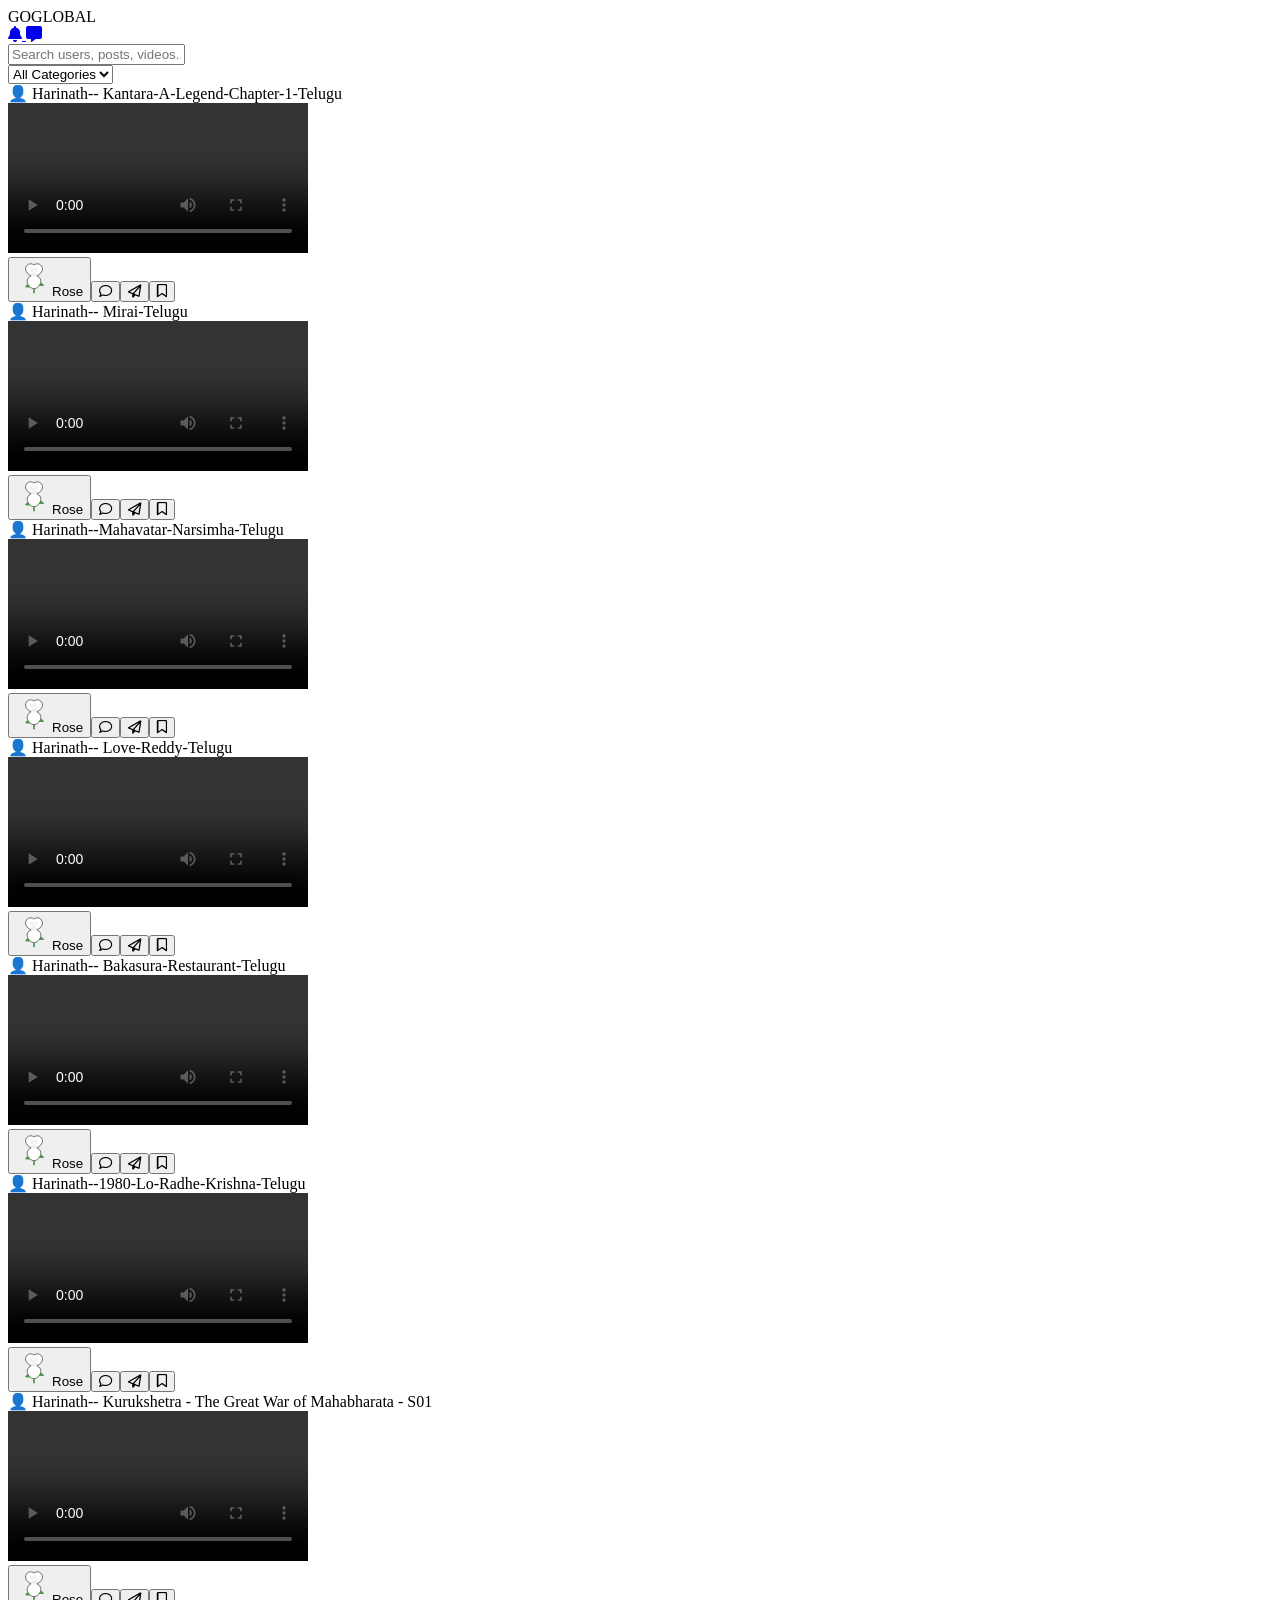
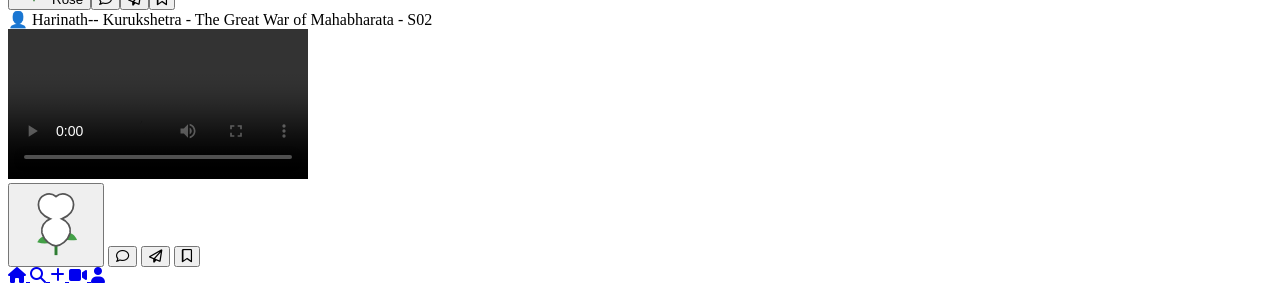
==== home.html @ 3ce79e2c "Add files via upload" ====
<!DOCTYPE html>
<html lang="en">
<head>
<meta charset="UTF-8">
<meta name="viewport" content="width=device-width, initial-scale=1.0">
<title>GOGLOBAL</title>

<link rel="stylesheet" href="css/style.css">

<link rel="stylesheet"
href="https://cdnjs.cloudflare.com/ajax/libs/font-awesome/6.5.2/css/all.min.css">
</head>

<body>

<header class="navbar">
    <div class="logo">GOGLOBAL</div>

    <div class="nav-icons">
        <a href="notifications.html">
            <i class="fa-solid fa-bell"></i>
        </a>

        <a href="chat.html">
            <i class="fa-solid fa-message"></i>
        </a>
    </div>
</header>

<div class="search">
    <input type="text" placeholder="Search users, posts, videos...">
</div>

<div class="post">
<select class="category-select">
    <option value="all">All Categories</option> 
    <option value="telugu">Telugu</option>
    <option value="tamil">Tamil</option>
    <option value="hindi">Hindi</option>
</select>  
<section class="post-content">
    <div class="post-header">
    👤 Harinath--
        Kantara-A-Legend-Chapter-1-Telugu
    </div>
    <div class="video-box">
        <video controls playsinline>
            <source src="videos/demo3.mp4" type="video/mp4">
        </video>
    </div>
 
<div class="actions"><button class="rose-btn" onclick="toggleRose(this)"><svg class="roseIcon" viewBox="0 0 128 128" width="36" height="36"><path d="M64 72 L64 118" stroke="#2e7d32" stroke-width="5"/><path d="M64 90 C48 82 38 84 32 96 C46 100 56 98 64 90Z" fill="#43a047"/><path d="M64 84 C80 76 94 78 100 92 C84 94 74 92 64 84Z" fill="#43a047"/><g class="roseFlower"><path d="M64 18 C52 8 34 16 34 32 C34 44 44 52 54 56 C44 60 38 70 40 80 C44 94 56 102 64 102 C72 102 84 94 88 80 C90 70 84 60 74 56 C84 52 94 44 94 32 C94 16 76 8 64 18Z" fill="#ffffff" stroke="#555" stroke-width="3"/><path d="M64 28 C58 22 50 24 48 32 C48 40 56 44 64 46 C72 44 80 40 80 32 C78 24 70 22 64 28Z" fill="#f5f5f5"/><path d="M52 50 C58 44 70 44 76 50 C72 60 56 60 52 50Z" fill="#ededed"/></g></svg><span class="roseCount">Rose</span></button><button class="action-btn" onclick="toggleComments(this)"><i class="fa-regular fa-comment"></i></button><button class="action-btn" onclick="sharePost()"><i class="fa-regular fa-paper-plane"></i></button><button class="action-btn save-btn" onclick="toggleSave(this)"><i class="fa-regular fa-bookmark"></i></button></div><div class="comments-section" style="display:none;"><div class="comment-box"><input type="text" class="comment-input" placeholder="Add a comment..."><button onclick="postComment(this)">Post</button></div><div class="comments-list"></div></div>


    <div class="post-header">
        👤 Harinath--
         Mirai-Telugu
    </div>
     <div class="video-box">
        <video controls playsinline>
            <source src="videos/demo4.mp4" type="video/mp4">
        </video>
    </div>

<div class="actions"><button class="rose-btn" onclick="toggleRose(this)"><svg class="roseIcon" viewBox="0 0 128 128" width="36" height="36"><path d="M64 72 L64 118" stroke="#2e7d32" stroke-width="5"/><path d="M64 90 C48 82 38 84 32 96 C46 100 56 98 64 90Z" fill="#43a047"/><path d="M64 84 C80 76 94 78 100 92 C84 94 74 92 64 84Z" fill="#43a047"/><g class="roseFlower"><path d="M64 18 C52 8 34 16 34 32 C34 44 44 52 54 56 C44 60 38 70 40 80 C44 94 56 102 64 102 C72 102 84 94 88 80 C90 70 84 60 74 56 C84 52 94 44 94 32 C94 16 76 8 64 18Z" fill="#ffffff" stroke="#555" stroke-width="3"/><path d="M64 28 C58 22 50 24 48 32 C48 40 56 44 64 46 C72 44 80 40 80 32 C78 24 70 22 64 28Z" fill="#f5f5f5"/><path d="M52 50 C58 44 70 44 76 50 C72 60 56 60 52 50Z" fill="#ededed"/></g></svg><span class="roseCount">Rose</span></button><button class="action-btn" onclick="toggleComments(this)"><i class="fa-regular fa-comment"></i></button><button class="action-btn" onclick="sharePost()"><i class="fa-regular fa-paper-plane"></i></button><button class="action-btn save-btn" onclick="toggleSave(this)"><i class="fa-regular fa-bookmark"></i></button></div><div class="comments-section" style="display:none;"><div class="comment-box"><input type="text" class="comment-input" placeholder="Add a comment..."><button onclick="postComment(this)">Post</button></div><div class="comments-list"></div></div>


     <div class="post-header">
        👤 Harinath--Mahavatar-Narsimha-Telugu
         
    </div>
     <div class="video-box">
        <video controls playsinline>
            <source src="videos/demo5.mp4" type="video/mp4">
        </video>
    </div>


<div class="actions"><button class="rose-btn" onclick="toggleRose(this)"><svg class="roseIcon" viewBox="0 0 128 128" width="36" height="36"><path d="M64 72 L64 118" stroke="#2e7d32" stroke-width="5"/><path d="M64 90 C48 82 38 84 32 96 C46 100 56 98 64 90Z" fill="#43a047"/><path d="M64 84 C80 76 94 78 100 92 C84 94 74 92 64 84Z" fill="#43a047"/><g class="roseFlower"><path d="M64 18 C52 8 34 16 34 32 C34 44 44 52 54 56 C44 60 38 70 40 80 C44 94 56 102 64 102 C72 102 84 94 88 80 C90 70 84 60 74 56 C84 52 94 44 94 32 C94 16 76 8 64 18Z" fill="#ffffff" stroke="#555" stroke-width="3"/><path d="M64 28 C58 22 50 24 48 32 C48 40 56 44 64 46 C72 44 80 40 80 32 C78 24 70 22 64 28Z" fill="#f5f5f5"/><path d="M52 50 C58 44 70 44 76 50 C72 60 56 60 52 50Z" fill="#ededed"/></g></svg><span class="roseCount">Rose</span></button><button class="action-btn" onclick="toggleComments(this)"><i class="fa-regular fa-comment"></i></button><button class="action-btn" onclick="sharePost()"><i class="fa-regular fa-paper-plane"></i></button><button class="action-btn save-btn" onclick="toggleSave(this)"><i class="fa-regular fa-bookmark"></i></button></div><div class="comments-section" style="display:none;"><div class="comment-box"><input type="text" class="comment-input" placeholder="Add a comment..."><button onclick="postComment(this)">Post</button></div><div class="comments-list"></div></div>


     <div class="post-header">
        👤 Harinath--
         Love-Reddy-Telugu
    </div>
     <div class="video-box">
        <video controls playsinline>
            <source src="videos/demo6.mp4" type="video/mp4">
        </video>
    </div>

<div class="actions"><button class="rose-btn" onclick="toggleRose(this)"><svg class="roseIcon" viewBox="0 0 128 128" width="36" height="36"><path d="M64 72 L64 118" stroke="#2e7d32" stroke-width="5"/><path d="M64 90 C48 82 38 84 32 96 C46 100 56 98 64 90Z" fill="#43a047"/><path d="M64 84 C80 76 94 78 100 92 C84 94 74 92 64 84Z" fill="#43a047"/><g class="roseFlower"><path d="M64 18 C52 8 34 16 34 32 C34 44 44 52 54 56 C44 60 38 70 40 80 C44 94 56 102 64 102 C72 102 84 94 88 80 C90 70 84 60 74 56 C84 52 94 44 94 32 C94 16 76 8 64 18Z" fill="#ffffff" stroke="#555" stroke-width="3"/><path d="M64 28 C58 22 50 24 48 32 C48 40 56 44 64 46 C72 44 80 40 80 32 C78 24 70 22 64 28Z" fill="#f5f5f5"/><path d="M52 50 C58 44 70 44 76 50 C72 60 56 60 52 50Z" fill="#ededed"/></g></svg><span class="roseCount">Rose</span></button><button class="action-btn" onclick="toggleComments(this)"><i class="fa-regular fa-comment"></i></button><button class="action-btn" onclick="sharePost()"><i class="fa-regular fa-paper-plane"></i></button><button class="action-btn save-btn" onclick="toggleSave(this)"><i class="fa-regular fa-bookmark"></i></button></div><div class="comments-section" style="display:none;"><div class="comment-box"><input type="text" class="comment-input" placeholder="Add a comment..."><button onclick="postComment(this)">Post</button></div><div class="comments-list"></div></div>

 <div class="post-header">
        👤 Harinath--
         Bakasura-Restaurant-Telugu
    </div>
     <div class="video-box">
        <video controls playsinline>
            <source src="videos/demo7.mp4" type="video/mp4">
        </video>
    </div>


<div class="actions"><button class="rose-btn" onclick="toggleRose(this)"><svg class="roseIcon" viewBox="0 0 128 128" width="36" height="36"><path d="M64 72 L64 118" stroke="#2e7d32" stroke-width="5"/><path d="M64 90 C48 82 38 84 32 96 C46 100 56 98 64 90Z" fill="#43a047"/><path d="M64 84 C80 76 94 78 100 92 C84 94 74 92 64 84Z" fill="#43a047"/><g class="roseFlower"><path d="M64 18 C52 8 34 16 34 32 C34 44 44 52 54 56 C44 60 38 70 40 80 C44 94 56 102 64 102 C72 102 84 94 88 80 C90 70 84 60 74 56 C84 52 94 44 94 32 C94 16 76 8 64 18Z" fill="#ffffff" stroke="#555" stroke-width="3"/><path d="M64 28 C58 22 50 24 48 32 C48 40 56 44 64 46 C72 44 80 40 80 32 C78 24 70 22 64 28Z" fill="#f5f5f5"/><path d="M52 50 C58 44 70 44 76 50 C72 60 56 60 52 50Z" fill="#ededed"/></g></svg><span class="roseCount">Rose</span></button><button class="action-btn" onclick="toggleComments(this)"><i class="fa-regular fa-comment"></i></button><button class="action-btn" onclick="sharePost()"><i class="fa-regular fa-paper-plane"></i></button><button class="action-btn save-btn" onclick="toggleSave(this)"><i class="fa-regular fa-bookmark"></i></button></div><div class="comments-section" style="display:none;"><div class="comment-box"><input type="text" class="comment-input" placeholder="Add a comment..."><button onclick="postComment(this)">Post</button></div><div class="comments-list"></div></div>

  <div class="post-header">
        👤 Harinath--1980-Lo-Radhe-Krishna-Telugu
         
    </div>
     <div class="video-box">
        <video controls playsinline>
            <source src="videos/demo8.mp4" type="video/mp4">
        </video>
    </div>


<div class="actions"><button class="rose-btn" onclick="toggleRose(this)"><svg class="roseIcon" viewBox="0 0 128 128" width="36" height="36"><path d="M64 72 L64 118" stroke="#2e7d32" stroke-width="5"/><path d="M64 90 C48 82 38 84 32 96 C46 100 56 98 64 90Z" fill="#43a047"/><path d="M64 84 C80 76 94 78 100 92 C84 94 74 92 64 84Z" fill="#43a047"/><g class="roseFlower"><path d="M64 18 C52 8 34 16 34 32 C34 44 44 52 54 56 C44 60 38 70 40 80 C44 94 56 102 64 102 C72 102 84 94 88 80 C90 70 84 60 74 56 C84 52 94 44 94 32 C94 16 76 8 64 18Z" fill="#ffffff" stroke="#555" stroke-width="3"/><path d="M64 28 C58 22 50 24 48 32 C48 40 56 44 64 46 C72 44 80 40 80 32 C78 24 70 22 64 28Z" fill="#f5f5f5"/><path d="M52 50 C58 44 70 44 76 50 C72 60 56 60 52 50Z" fill="#ededed"/></g></svg><span class="roseCount">Rose</span></button><button class="action-btn" onclick="toggleComments(this)"><i class="fa-regular fa-comment"></i></button><button class="action-btn" onclick="sharePost()"><i class="fa-regular fa-paper-plane"></i></button><button class="action-btn save-btn" onclick="toggleSave(this)"><i class="fa-regular fa-bookmark"></i></button></div><div class="comments-section" style="display:none;"><div class="comment-box"><input type="text" class="comment-input" placeholder="Add a comment..."><button onclick="postComment(this)">Post</button></div><div class="comments-list"></div></div>

    <div class="post-header">
        👤 Harinath--
         Kurukshetra - The Great War of Mahabharata - S01 
    </div>
     <div class="video-box">
        <video controls playsinline>
            <source src="videos/demo1.mp4" type="video/mp4">
        </video>
    </div>

<div class="actions"><button class="rose-btn" onclick="toggleRose(this)"><svg class="roseIcon" viewBox="0 0 128 128" width="36" height="36"><path d="M64 72 L64 118" stroke="#2e7d32" stroke-width="5"/><path d="M64 90 C48 82 38 84 32 96 C46 100 56 98 64 90Z" fill="#43a047"/><path d="M64 84 C80 76 94 78 100 92 C84 94 74 92 64 84Z" fill="#43a047"/><g class="roseFlower"><path d="M64 18 C52 8 34 16 34 32 C34 44 44 52 54 56 C44 60 38 70 40 80 C44 94 56 102 64 102 C72 102 84 94 88 80 C90 70 84 60 74 56 C84 52 94 44 94 32 C94 16 76 8 64 18Z" fill="#ffffff" stroke="#555" stroke-width="3"/><path d="M64 28 C58 22 50 24 48 32 C48 40 56 44 64 46 C72 44 80 40 80 32 C78 24 70 22 64 28Z" fill="#f5f5f5"/><path d="M52 50 C58 44 70 44 76 50 C72 60 56 60 52 50Z" fill="#ededed"/></g></svg><span class="roseCount">Rose</span></button><button class="action-btn" onclick="toggleComments(this)"><i class="fa-regular fa-comment"></i></button><button class="action-btn" onclick="sharePost()"><i class="fa-regular fa-paper-plane"></i></button><button class="action-btn save-btn" onclick="toggleSave(this)"><i class="fa-regular fa-bookmark"></i></button></div><div class="comments-section" style="display:none;"><div class="comment-box"><input type="text" class="comment-input" placeholder="Add a comment..."><button onclick="postComment(this)">Post</button></div><div class="comments-list"></div></div>

  <div class="post-header">
        👤 Harinath--
         Kurukshetra - The Great War of Mahabharata - S02
    </div>
     <div class="video-box">
        <video controls playsinline>
            <source src="videos/demo2.mp4" type="video/mp4">
        </video>
    </div>

    <div class="actions">
      
</button> 
<button class="rose-btn" onclick="toggleRose(this)">
<svg class="roseIcon" viewBox="0 0 128 128" width="80" height="75">
<path d="M64 72 L64 118" stroke="#2e7d32" stroke-width="5"/>
<path d="M64 90 C48 82 38 84 32 96 C46 100 56 98 64 90Z" fill="#43a047"/>
<path d="M64 84 C80 76 94 78 100 92 C84 94 74 92 64 84Z" fill="#43a047"/>
<g class="roseFlower">
<path d="M64 18 C52 8 34 16 34 32 C34 44 44 52 54 56 C44 60 38 70 40 80 C44 94 56 102 64 102 C72 102 84 94 88 80 C90 70 84 60 74 56 C84 52 94 44 94 32 C94 16 76 8 64 18Z" fill="#ffffff" stroke="#555" stroke-width="3"/>
</g>
</svg>
<span class="roseCount"></span>
</button>




   <button class="action-btn" onclick="toggleComments(this)">
    <i class="fa-regular fa-comment"></i>
</button>


<button class="action-btn" onclick="sharePost()">
    <i class="fa-regular fa-paper-plane"></i>
</button>


    <!-- Save -->
    <button class="action-btn save-btn" onclick="toggleSave(this)">
        <i class="fa-regular fa-bookmark"></i>
    </button>

</div>

<div class="comments-section" style="display:none;">
    <input type="text" class="comment-input" placeholder="Add a comment...">
    <button onclick="postComment(this)">Post</button>

    <div class="comments-list"></div>
</div>
</section>

<nav class="bottom-nav">

    <a href="home.html">
        <i class="fa-solid fa-house"></i>
    </a>

    <a href="search.html">
        <i class="fa-solid fa-magnifying-glass"></i>
    </a>

    <a href="create-post.html">
        <i class="fa-solid fa-plus"></i>
    </a>

    <a href="reels.html">
        <i class="fa-solid fa-video"></i>
    </a>

    <a href="profile.html">
        <i class="fa-solid fa-user"></i>
    </a>

</nav>

<script src="js/app.js"></script>

</body>
</html>
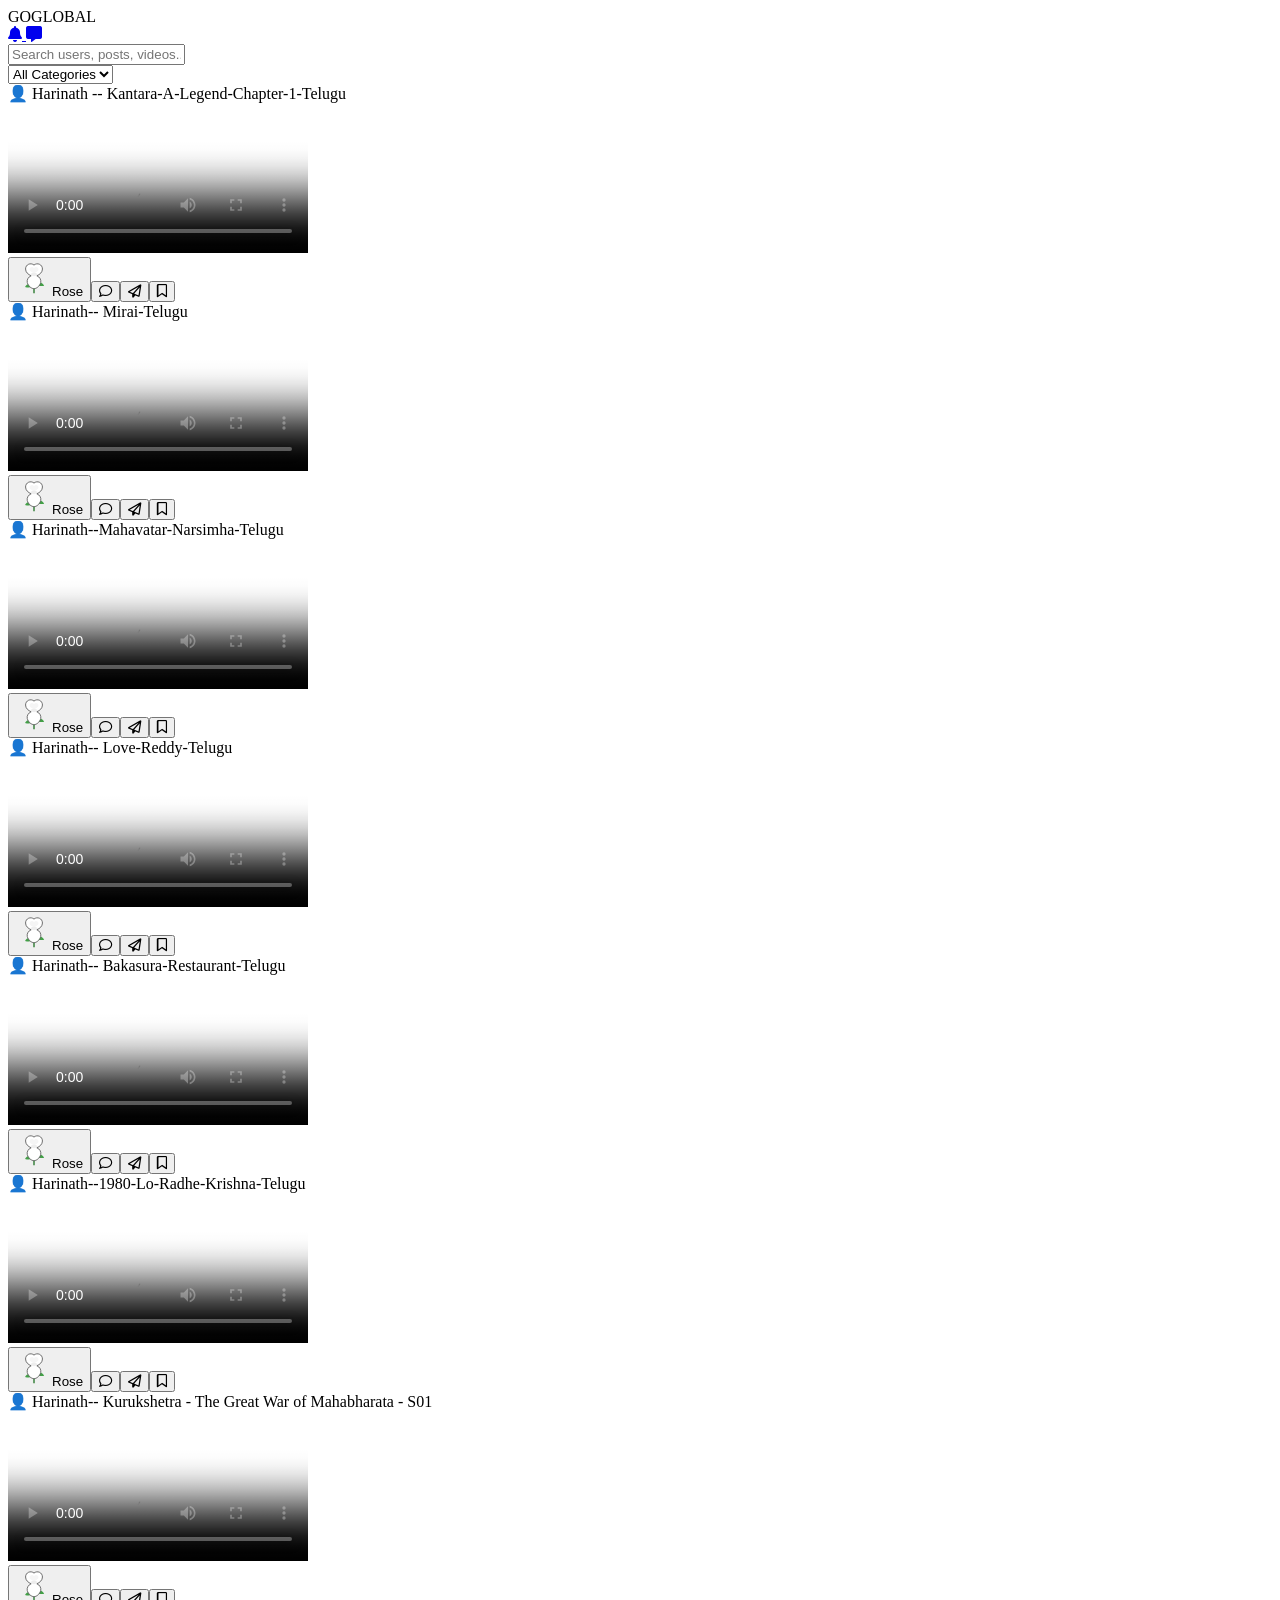
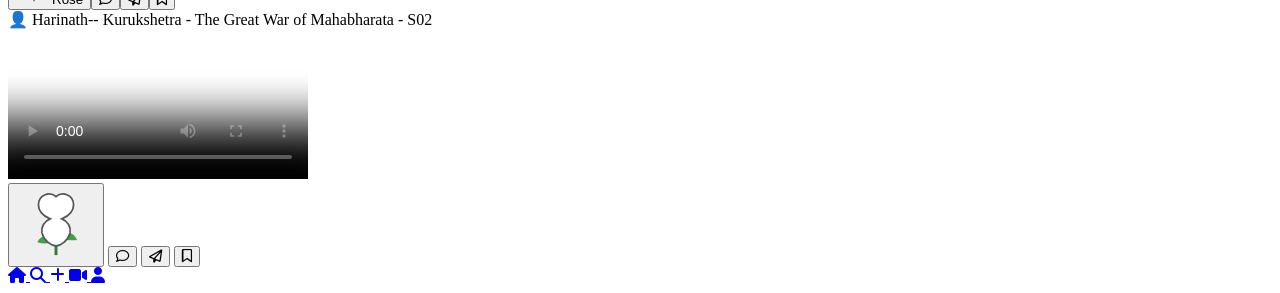
==== commit 101b85b9: "Update home.html" ====
--- a/home.html
+++ b/home.html
@@ -39,25 +39,26 @@
     <option value="hindi">Hindi</option>
 </select>  
 <section class="post-content">
+   <div class="post-header">
+    👤 Harinath --
+    Kantara-A-Legend-Chapter-1-Telugu
+</div>
+
+<div class="video-box">
+    <video controls playsinline poster="images/kantara-thumb.jpg">
+        <source src="videos/demo3.mp4" type="video/mp4">
+    </video>
+</div>
+ 
+<div class="actions"><button class="rose-btn" onclick="toggleRose(this)"><svg class="roseIcon" viewBox="0 0 128 128" width="36" height="36"><path d="M64 72 L64 118" stroke="#2e7d32" stroke-width="5"/><path d="M64 90 C48 82 38 84 32 96 C46 100 56 98 64 90Z" fill="#43a047"/><path d="M64 84 C80 76 94 78 100 92 C84 94 74 92 64 84Z" fill="#43a047"/><g class="roseFlower"><path d="M64 18 C52 8 34 16 34 32 C34 44 44 52 54 56 C44 60 38 70 40 80 C44 94 56 102 64 102 C72 102 84 94 88 80 C90 70 84 60 74 56 C84 52 94 44 94 32 C94 16 76 8 64 18Z" fill="#ffffff" stroke="#555" stroke-width="3"/><path d="M64 28 C58 22 50 24 48 32 C48 40 56 44 64 46 C72 44 80 40 80 32 C78 24 70 22 64 28Z" fill="#f5f5f5"/><path d="M52 50 C58 44 70 44 76 50 C72 60 56 60 52 50Z" fill="#ededed"/></g></svg><span class="roseCount">Rose</span></button><button class="action-btn" onclick="toggleComments(this)"><i class="fa-regular fa-comment"></i></button><button class="action-btn" onclick="sharePost()"><i class="fa-regular fa-paper-plane"></i></button><button class="action-btn save-btn" onclick="toggleSave(this)"><i class="fa-regular fa-bookmark"></i></button></div><div class="comments-section" style="display:none;"><div class="comment-box"><input type="text" class="comment-input" placeholder="Add a comment..."><button onclick="postComment(this)">Post</button></div><div class="comments-list"></div></div>
+
+
     <div class="post-header">
-    👤 Harinath--
-        Kantara-A-Legend-Chapter-1-Telugu
-    </div>
-    <div class="video-box">
-        <video controls playsinline>
-            <source src="videos/demo3.mp4" type="video/mp4">
-        </video>
-    </div>
- 
-<div class="actions"><button class="rose-btn" onclick="toggleRose(this)"><svg class="roseIcon" viewBox="0 0 128 128" width="36" height="36"><path d="M64 72 L64 118" stroke="#2e7d32" stroke-width="5"/><path d="M64 90 C48 82 38 84 32 96 C46 100 56 98 64 90Z" fill="#43a047"/><path d="M64 84 C80 76 94 78 100 92 C84 94 74 92 64 84Z" fill="#43a047"/><g class="roseFlower"><path d="M64 18 C52 8 34 16 34 32 C34 44 44 52 54 56 C44 60 38 70 40 80 C44 94 56 102 64 102 C72 102 84 94 88 80 C90 70 84 60 74 56 C84 52 94 44 94 32 C94 16 76 8 64 18Z" fill="#ffffff" stroke="#555" stroke-width="3"/><path d="M64 28 C58 22 50 24 48 32 C48 40 56 44 64 46 C72 44 80 40 80 32 C78 24 70 22 64 28Z" fill="#f5f5f5"/><path d="M52 50 C58 44 70 44 76 50 C72 60 56 60 52 50Z" fill="#ededed"/></g></svg><span class="roseCount">Rose</span></button><button class="action-btn" onclick="toggleComments(this)"><i class="fa-regular fa-comment"></i></button><button class="action-btn" onclick="sharePost()"><i class="fa-regular fa-paper-plane"></i></button><button class="action-btn save-btn" onclick="toggleSave(this)"><i class="fa-regular fa-bookmark"></i></button></div><div class="comments-section" style="display:none;"><div class="comment-box"><input type="text" class="comment-input" placeholder="Add a comment..."><button onclick="postComment(this)">Post</button></div><div class="comments-list"></div></div>
-
-
-    <div class="post-header">
         👤 Harinath--
          Mirai-Telugu
     </div>
      <div class="video-box">
-        <video controls playsinline>
+        <video controls playsinline poster="images/mirai-thumb.jpg">
             <source src="videos/demo4.mp4" type="video/mp4">
         </video>
     </div>
@@ -70,7 +71,7 @@
          
     </div>
      <div class="video-box">
-        <video controls playsinline>
+        <video controls playsinline poster="images/Mahavatar-Narsimha-thumb.jpg">
             <source src="videos/demo5.mp4" type="video/mp4">
         </video>
     </div>
@@ -84,7 +85,7 @@
          Love-Reddy-Telugu
     </div>
      <div class="video-box">
-        <video controls playsinline>
+        <video controls playsinline poster="images/Love-reddy-thumb.jpg">
             <source src="videos/demo6.mp4" type="video/mp4">
         </video>
     </div>
@@ -96,7 +97,7 @@
          Bakasura-Restaurant-Telugu
     </div>
      <div class="video-box">
-        <video controls playsinline>
+        <video controls playsinline poster="images/Bakasura-Restaurant-thumb.jpg">
             <source src="videos/demo7.mp4" type="video/mp4">
         </video>
     </div>
@@ -109,7 +110,7 @@
          
     </div>
      <div class="video-box">
-        <video controls playsinline>
+          <video controls playsinline poster="images/1980-Radhe-krishana-thumb.jpg">
             <source src="videos/demo8.mp4" type="video/mp4">
         </video>
     </div>
@@ -122,7 +123,7 @@
          Kurukshetra - The Great War of Mahabharata - S01 
     </div>
      <div class="video-box">
-        <video controls playsinline>
+        <video controls playsinline poster="images/Kurukshetra - The Great War of Mahabharata - S01-thumb.jpg">
             <source src="videos/demo1.mp4" type="video/mp4">
         </video>
     </div>
@@ -134,11 +135,10 @@
          Kurukshetra - The Great War of Mahabharata - S02
     </div>
      <div class="video-box">
-        <video controls playsinline>
+        <video controls playsinline poster="images/Kurukshetra - The Great War of Mahabharata - S01-thumb.jpg"></video>
             <source src="videos/demo2.mp4" type="video/mp4">
         </video>
     </div>
-
     <div class="actions">
       
 </button> 
@@ -209,4 +209,4 @@
 <script src="js/app.js"></script>
 
 </body>
-</html>+</html>
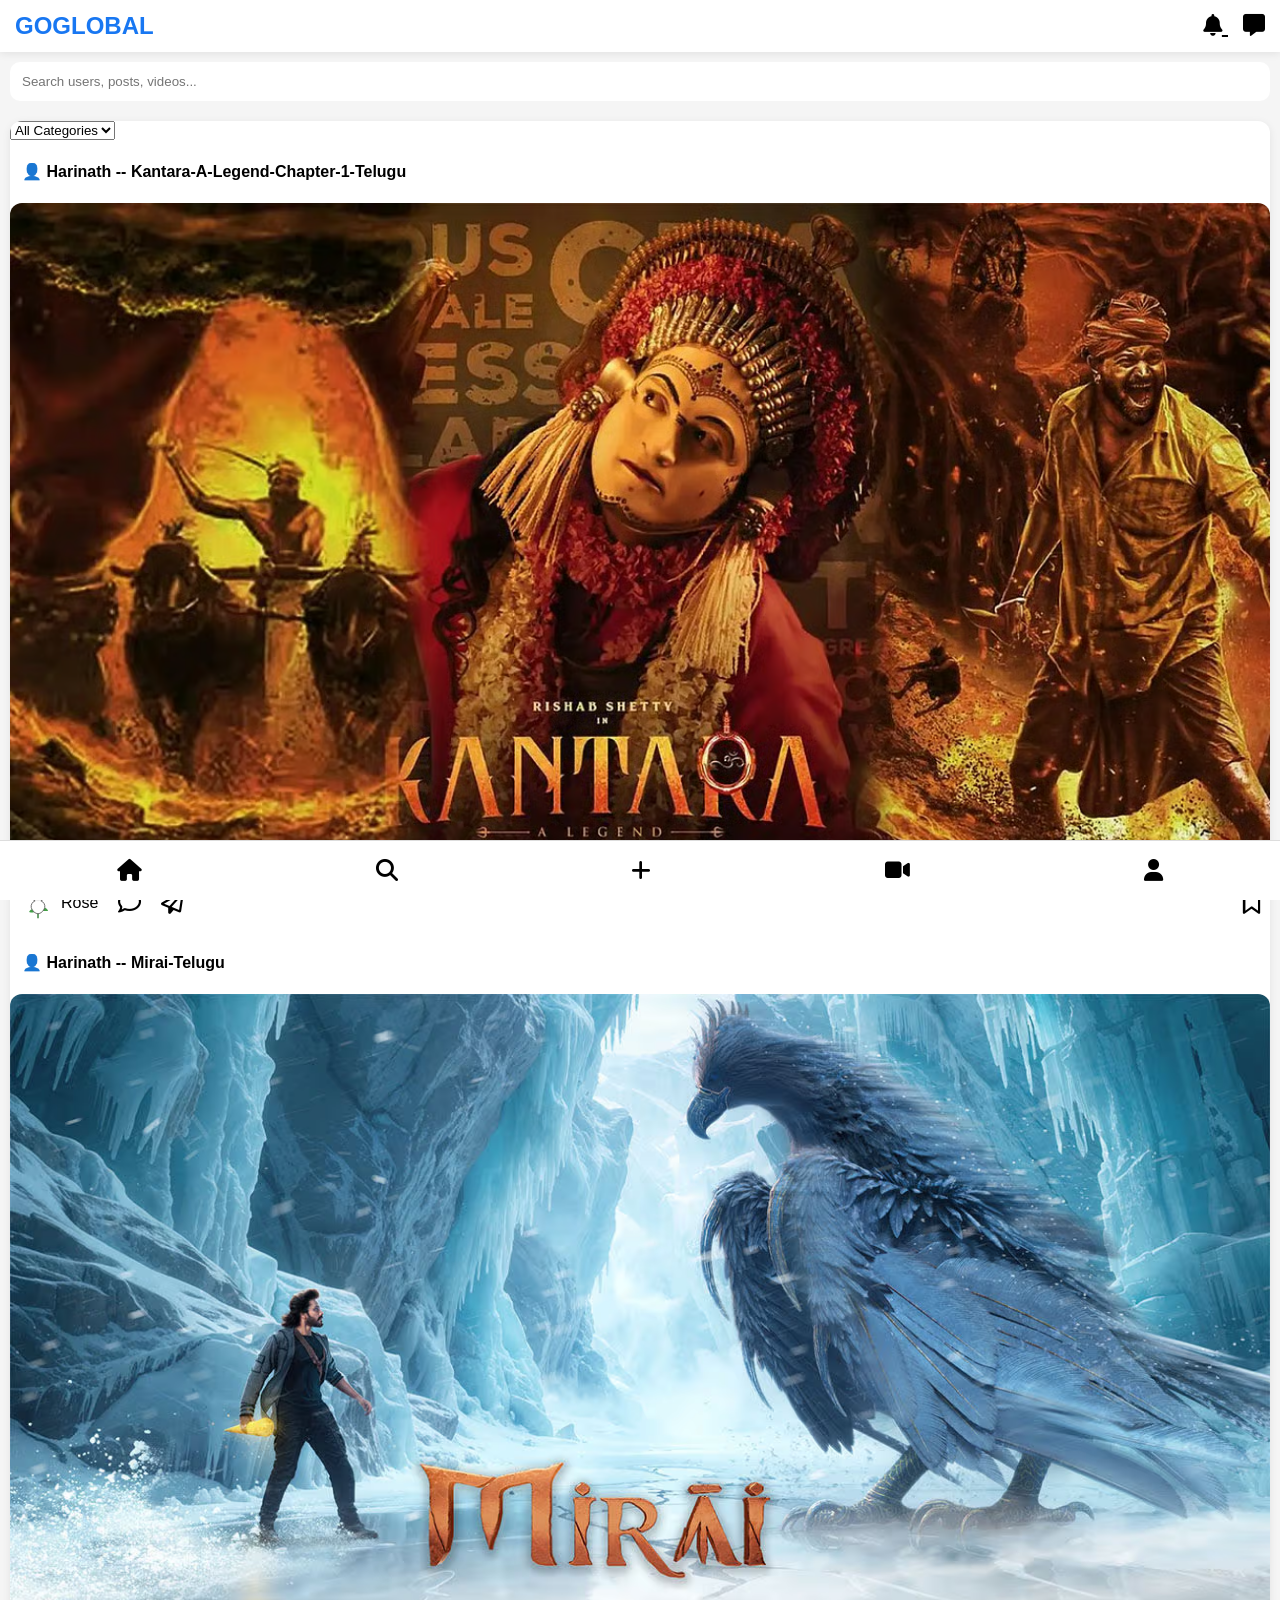
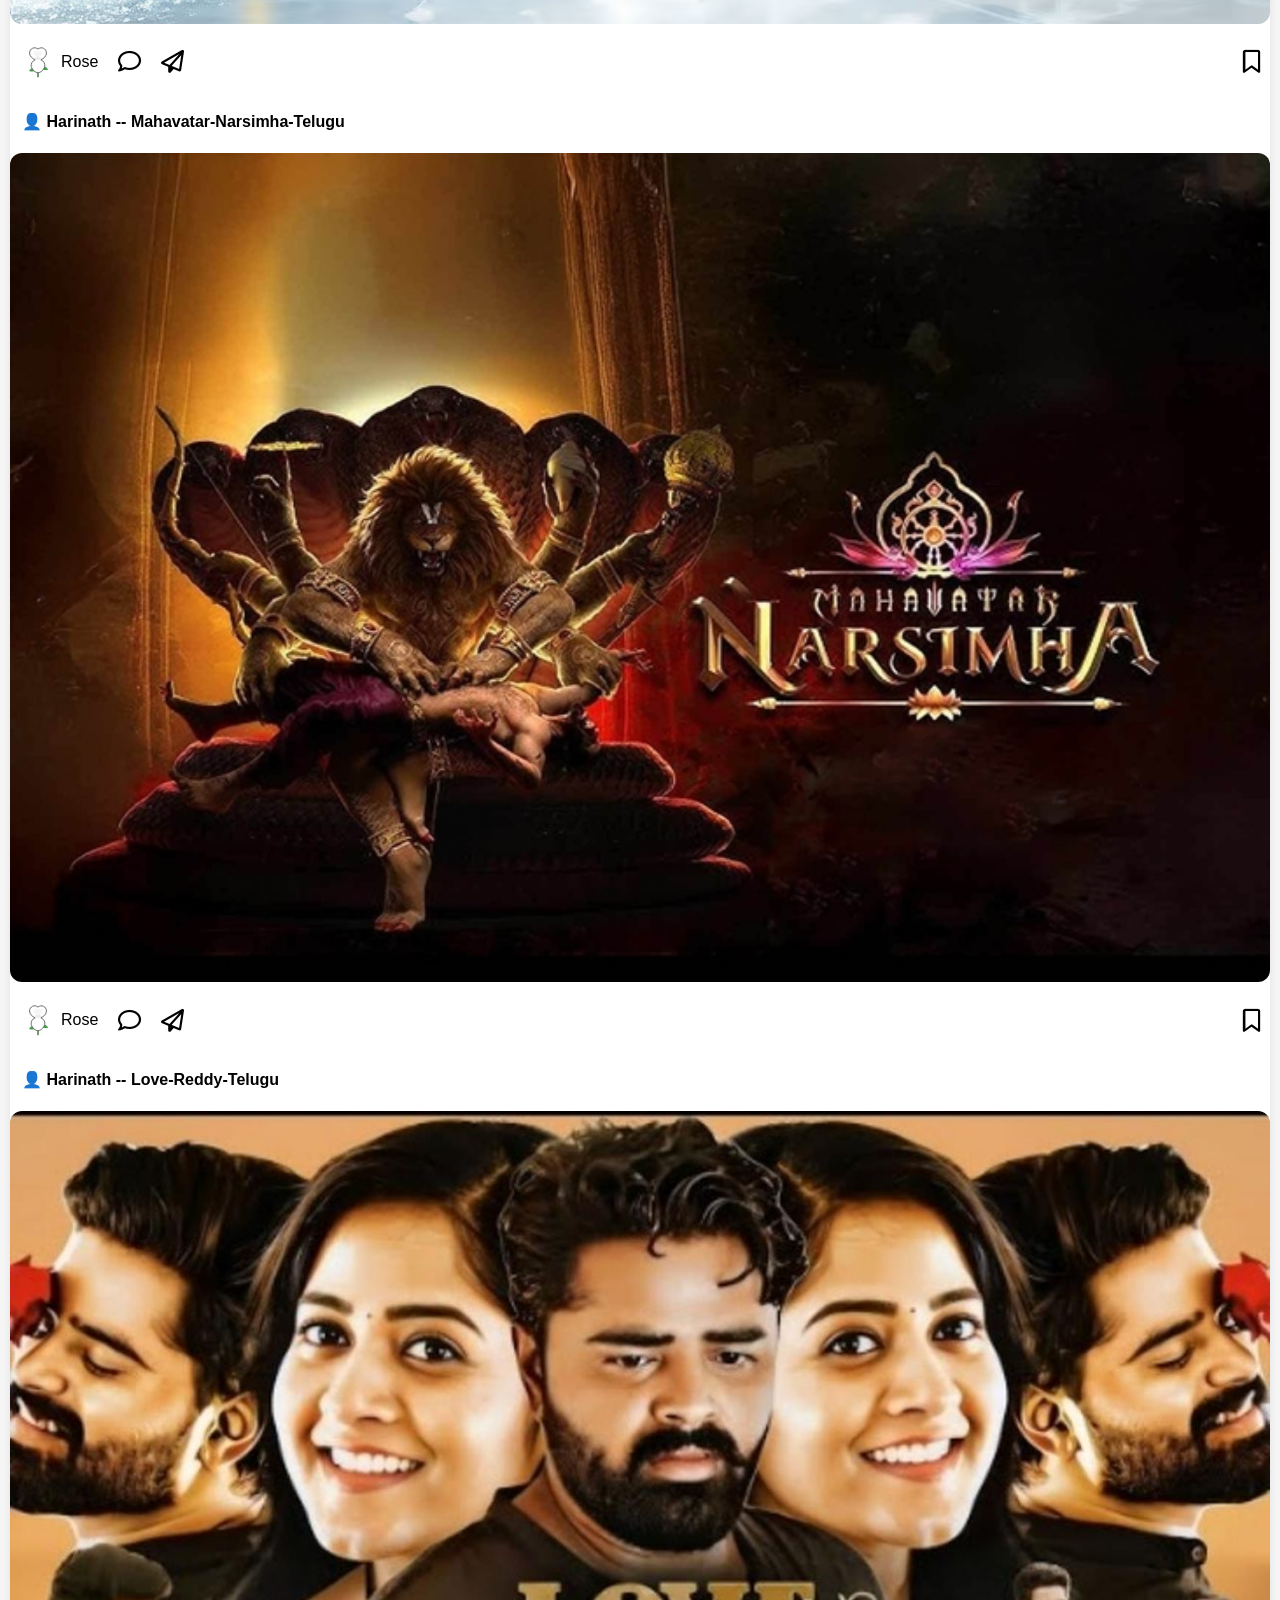
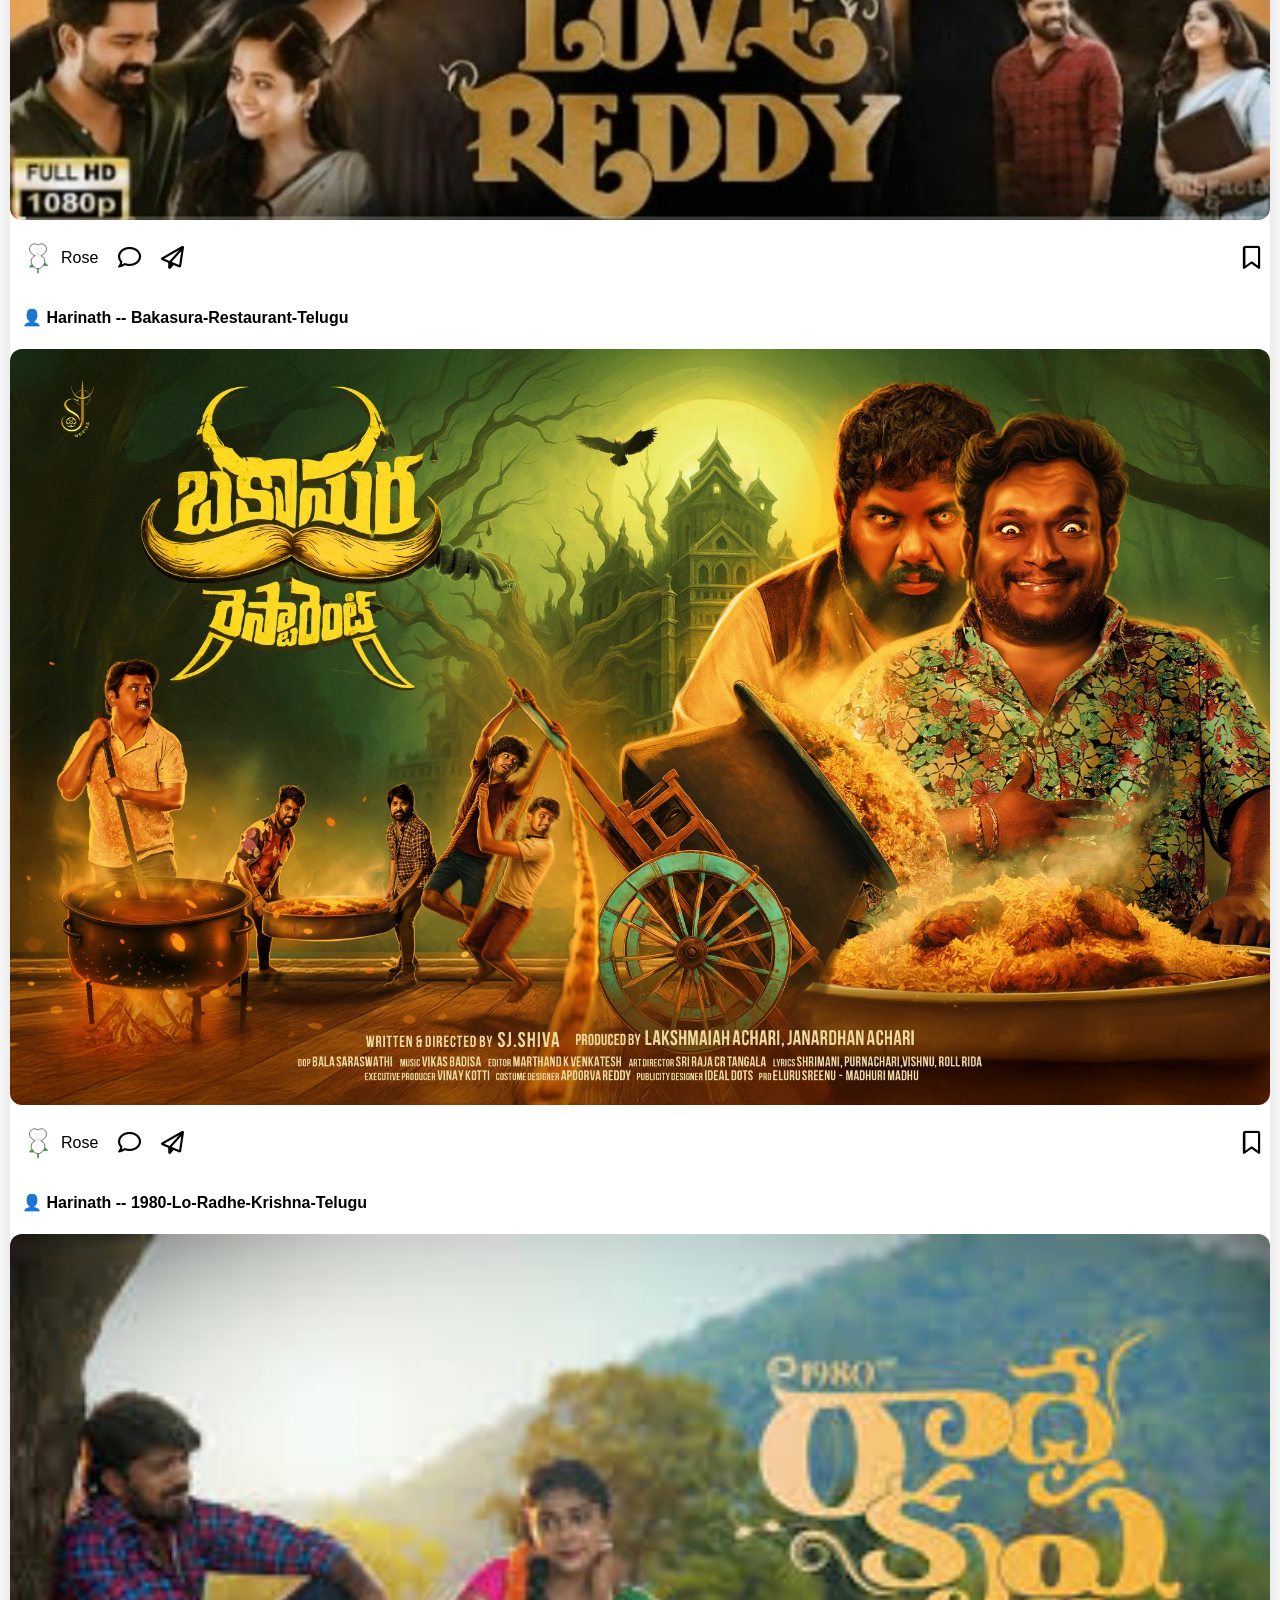
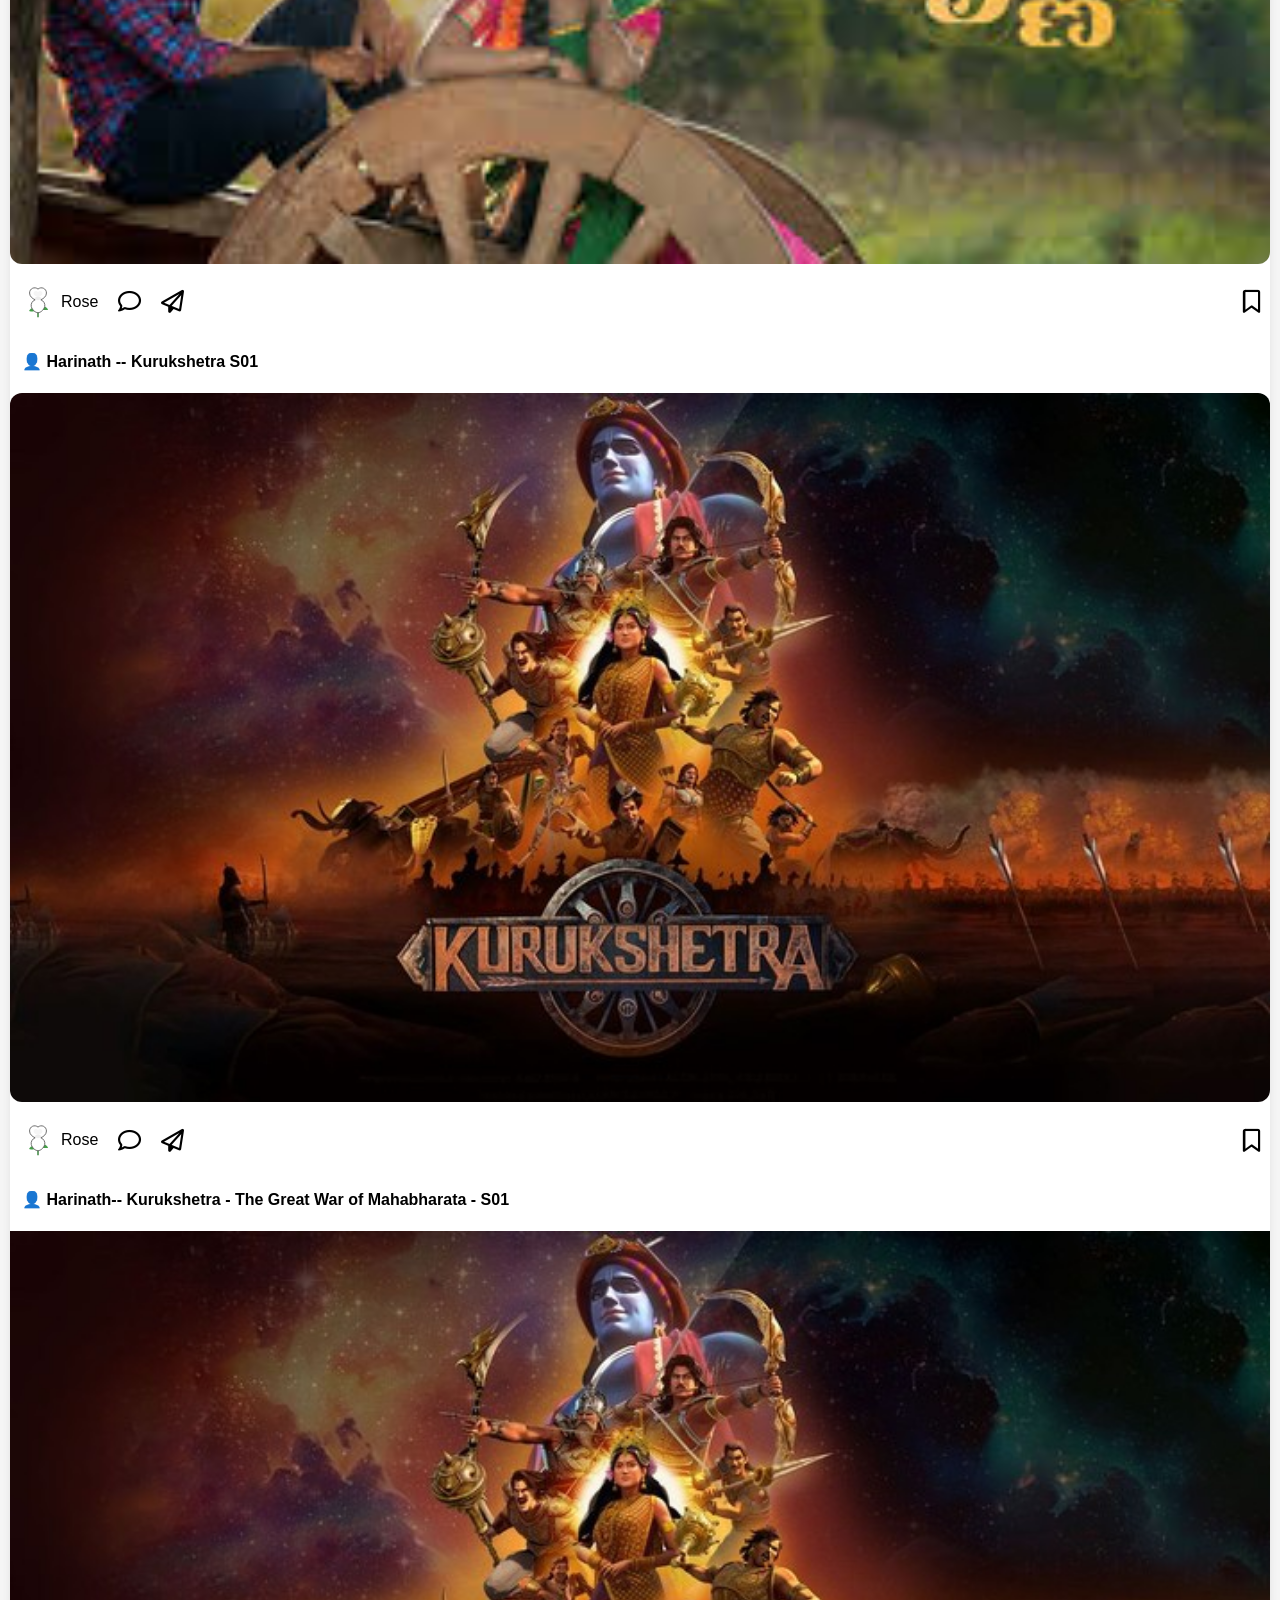
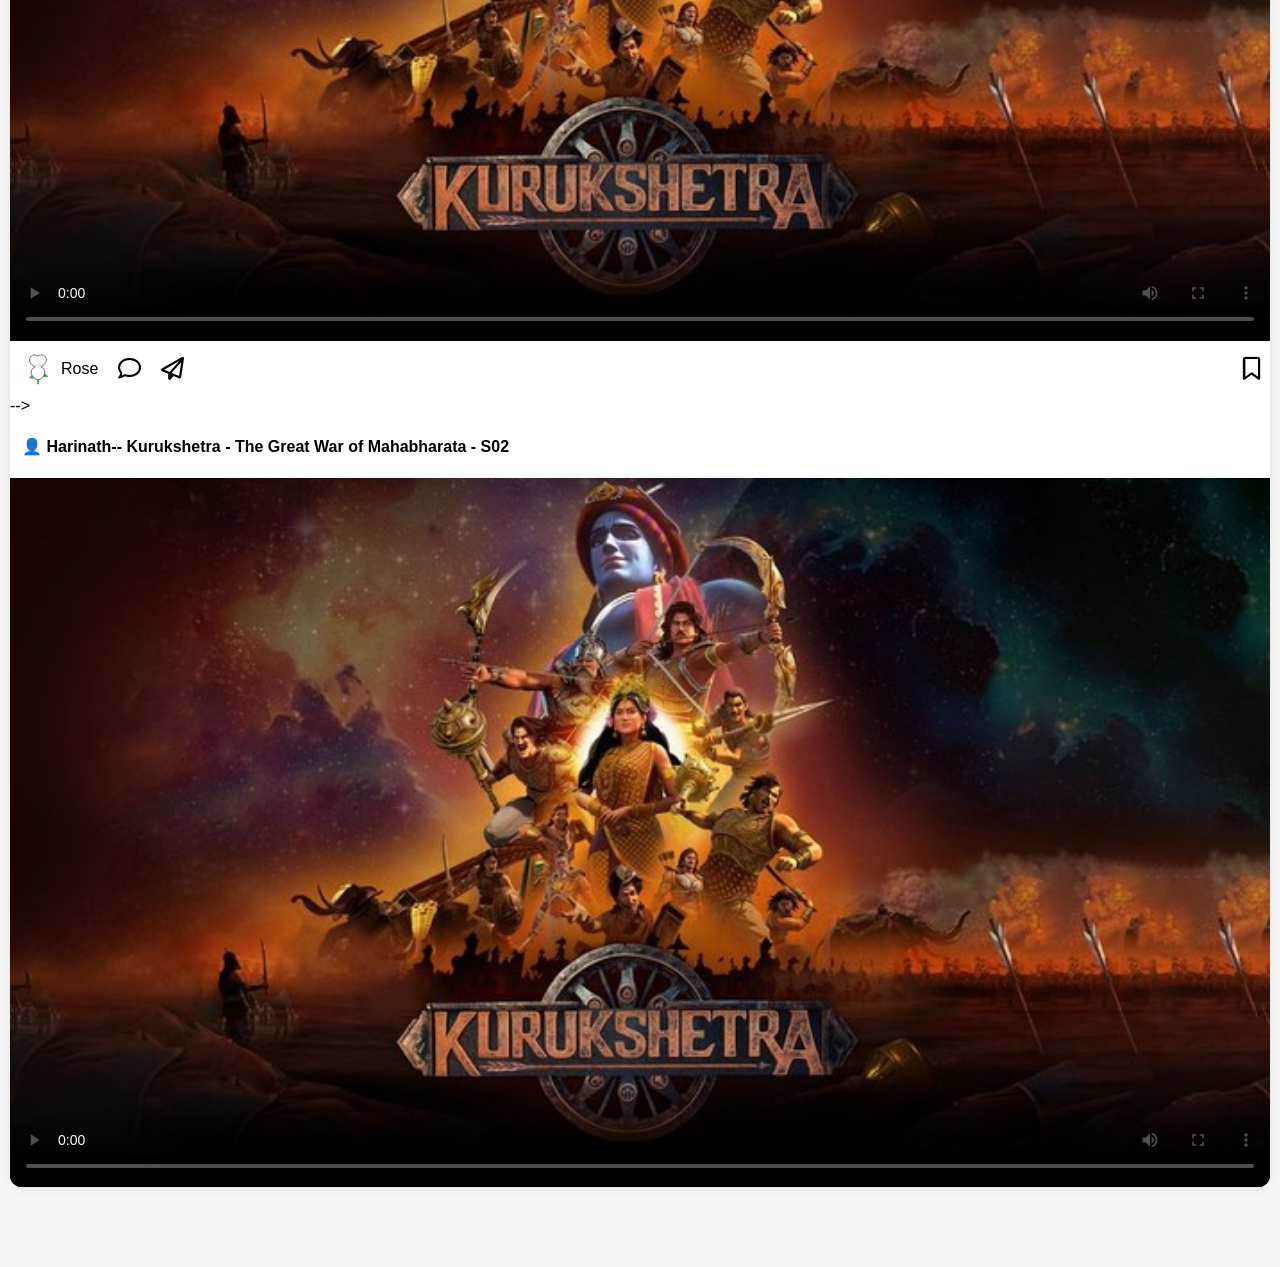
==== commit 734b7de6: "Add files via upload" ====
--- a/home.html
+++ b/home.html
@@ -38,85 +38,76 @@
     <option value="tamil">Tamil</option>
     <option value="hindi">Hindi</option>
 </select>  
-<section class="post-content">
-   <div class="post-header">
-    👤 Harinath --
-    Kantara-A-Legend-Chapter-1-Telugu
-</div>
-
-<div class="video-box">
-    <video controls playsinline poster="images/kantara-thumb.jpg">
-        <source src="videos/demo3.mp4" type="video/mp4">
-    </video>
-</div>
- 
-<div class="actions"><button class="rose-btn" onclick="toggleRose(this)"><svg class="roseIcon" viewBox="0 0 128 128" width="36" height="36"><path d="M64 72 L64 118" stroke="#2e7d32" stroke-width="5"/><path d="M64 90 C48 82 38 84 32 96 C46 100 56 98 64 90Z" fill="#43a047"/><path d="M64 84 C80 76 94 78 100 92 C84 94 74 92 64 84Z" fill="#43a047"/><g class="roseFlower"><path d="M64 18 C52 8 34 16 34 32 C34 44 44 52 54 56 C44 60 38 70 40 80 C44 94 56 102 64 102 C72 102 84 94 88 80 C90 70 84 60 74 56 C84 52 94 44 94 32 C94 16 76 8 64 18Z" fill="#ffffff" stroke="#555" stroke-width="3"/><path d="M64 28 C58 22 50 24 48 32 C48 40 56 44 64 46 C72 44 80 40 80 32 C78 24 70 22 64 28Z" fill="#f5f5f5"/><path d="M52 50 C58 44 70 44 76 50 C72 60 56 60 52 50Z" fill="#ededed"/></g></svg><span class="roseCount">Rose</span></button><button class="action-btn" onclick="toggleComments(this)"><i class="fa-regular fa-comment"></i></button><button class="action-btn" onclick="sharePost()"><i class="fa-regular fa-paper-plane"></i></button><button class="action-btn save-btn" onclick="toggleSave(this)"><i class="fa-regular fa-bookmark"></i></button></div><div class="comments-section" style="display:none;"><div class="comment-box"><input type="text" class="comment-input" placeholder="Add a comment..."><button onclick="postComment(this)">Post</button></div><div class="comments-list"></div></div>
-
-
-    <div class="post-header">
-        👤 Harinath--
-         Mirai-Telugu
-    </div>
-     <div class="video-box">
-        <video controls playsinline poster="images/mirai-thumb.jpg">
-            <source src="videos/demo4.mp4" type="video/mp4">
-        </video>
-    </div>
-
-<div class="actions"><button class="rose-btn" onclick="toggleRose(this)"><svg class="roseIcon" viewBox="0 0 128 128" width="36" height="36"><path d="M64 72 L64 118" stroke="#2e7d32" stroke-width="5"/><path d="M64 90 C48 82 38 84 32 96 C46 100 56 98 64 90Z" fill="#43a047"/><path d="M64 84 C80 76 94 78 100 92 C84 94 74 92 64 84Z" fill="#43a047"/><g class="roseFlower"><path d="M64 18 C52 8 34 16 34 32 C34 44 44 52 54 56 C44 60 38 70 40 80 C44 94 56 102 64 102 C72 102 84 94 88 80 C90 70 84 60 74 56 C84 52 94 44 94 32 C94 16 76 8 64 18Z" fill="#ffffff" stroke="#555" stroke-width="3"/><path d="M64 28 C58 22 50 24 48 32 C48 40 56 44 64 46 C72 44 80 40 80 32 C78 24 70 22 64 28Z" fill="#f5f5f5"/><path d="M52 50 C58 44 70 44 76 50 C72 60 56 60 52 50Z" fill="#ededed"/></g></svg><span class="roseCount">Rose</span></button><button class="action-btn" onclick="toggleComments(this)"><i class="fa-regular fa-comment"></i></button><button class="action-btn" onclick="sharePost()"><i class="fa-regular fa-paper-plane"></i></button><button class="action-btn save-btn" onclick="toggleSave(this)"><i class="fa-regular fa-bookmark"></i></button></div><div class="comments-section" style="display:none;"><div class="comment-box"><input type="text" class="comment-input" placeholder="Add a comment..."><button onclick="postComment(this)">Post</button></div><div class="comments-list"></div></div>
-
-
-     <div class="post-header">
-        👤 Harinath--Mahavatar-Narsimha-Telugu
-         
-    </div>
-     <div class="video-box">
-        <video controls playsinline poster="images/Mahavatar-Narsimha-thumb.jpg">
-            <source src="videos/demo5.mp4" type="video/mp4">
-        </video>
-    </div>
-
-
-<div class="actions"><button class="rose-btn" onclick="toggleRose(this)"><svg class="roseIcon" viewBox="0 0 128 128" width="36" height="36"><path d="M64 72 L64 118" stroke="#2e7d32" stroke-width="5"/><path d="M64 90 C48 82 38 84 32 96 C46 100 56 98 64 90Z" fill="#43a047"/><path d="M64 84 C80 76 94 78 100 92 C84 94 74 92 64 84Z" fill="#43a047"/><g class="roseFlower"><path d="M64 18 C52 8 34 16 34 32 C34 44 44 52 54 56 C44 60 38 70 40 80 C44 94 56 102 64 102 C72 102 84 94 88 80 C90 70 84 60 74 56 C84 52 94 44 94 32 C94 16 76 8 64 18Z" fill="#ffffff" stroke="#555" stroke-width="3"/><path d="M64 28 C58 22 50 24 48 32 C48 40 56 44 64 46 C72 44 80 40 80 32 C78 24 70 22 64 28Z" fill="#f5f5f5"/><path d="M52 50 C58 44 70 44 76 50 C72 60 56 60 52 50Z" fill="#ededed"/></g></svg><span class="roseCount">Rose</span></button><button class="action-btn" onclick="toggleComments(this)"><i class="fa-regular fa-comment"></i></button><button class="action-btn" onclick="sharePost()"><i class="fa-regular fa-paper-plane"></i></button><button class="action-btn save-btn" onclick="toggleSave(this)"><i class="fa-regular fa-bookmark"></i></button></div><div class="comments-section" style="display:none;"><div class="comment-box"><input type="text" class="comment-input" placeholder="Add a comment..."><button onclick="postComment(this)">Post</button></div><div class="comments-list"></div></div>
-
-
-     <div class="post-header">
-        👤 Harinath--
-         Love-Reddy-Telugu
-    </div>
-     <div class="video-box">
-        <video controls playsinline poster="images/Love-reddy-thumb.jpg">
-            <source src="videos/demo6.mp4" type="video/mp4">
-        </video>
-    </div>
-
-<div class="actions"><button class="rose-btn" onclick="toggleRose(this)"><svg class="roseIcon" viewBox="0 0 128 128" width="36" height="36"><path d="M64 72 L64 118" stroke="#2e7d32" stroke-width="5"/><path d="M64 90 C48 82 38 84 32 96 C46 100 56 98 64 90Z" fill="#43a047"/><path d="M64 84 C80 76 94 78 100 92 C84 94 74 92 64 84Z" fill="#43a047"/><g class="roseFlower"><path d="M64 18 C52 8 34 16 34 32 C34 44 44 52 54 56 C44 60 38 70 40 80 C44 94 56 102 64 102 C72 102 84 94 88 80 C90 70 84 60 74 56 C84 52 94 44 94 32 C94 16 76 8 64 18Z" fill="#ffffff" stroke="#555" stroke-width="3"/><path d="M64 28 C58 22 50 24 48 32 C48 40 56 44 64 46 C72 44 80 40 80 32 C78 24 70 22 64 28Z" fill="#f5f5f5"/><path d="M52 50 C58 44 70 44 76 50 C72 60 56 60 52 50Z" fill="#ededed"/></g></svg><span class="roseCount">Rose</span></button><button class="action-btn" onclick="toggleComments(this)"><i class="fa-regular fa-comment"></i></button><button class="action-btn" onclick="sharePost()"><i class="fa-regular fa-paper-plane"></i></button><button class="action-btn save-btn" onclick="toggleSave(this)"><i class="fa-regular fa-bookmark"></i></button></div><div class="comments-section" style="display:none;"><div class="comment-box"><input type="text" class="comment-input" placeholder="Add a comment..."><button onclick="postComment(this)">Post</button></div><div class="comments-list"></div></div>
-
- <div class="post-header">
-        👤 Harinath--
-         Bakasura-Restaurant-Telugu
-    </div>
-     <div class="video-box">
-        <video controls playsinline poster="images/Bakasura-Restaurant-thumb.jpg">
-            <source src="videos/demo7.mp4" type="video/mp4">
-        </video>
-    </div>
-
-
-<div class="actions"><button class="rose-btn" onclick="toggleRose(this)"><svg class="roseIcon" viewBox="0 0 128 128" width="36" height="36"><path d="M64 72 L64 118" stroke="#2e7d32" stroke-width="5"/><path d="M64 90 C48 82 38 84 32 96 C46 100 56 98 64 90Z" fill="#43a047"/><path d="M64 84 C80 76 94 78 100 92 C84 94 74 92 64 84Z" fill="#43a047"/><g class="roseFlower"><path d="M64 18 C52 8 34 16 34 32 C34 44 44 52 54 56 C44 60 38 70 40 80 C44 94 56 102 64 102 C72 102 84 94 88 80 C90 70 84 60 74 56 C84 52 94 44 94 32 C94 16 76 8 64 18Z" fill="#ffffff" stroke="#555" stroke-width="3"/><path d="M64 28 C58 22 50 24 48 32 C48 40 56 44 64 46 C72 44 80 40 80 32 C78 24 70 22 64 28Z" fill="#f5f5f5"/><path d="M52 50 C58 44 70 44 76 50 C72 60 56 60 52 50Z" fill="#ededed"/></g></svg><span class="roseCount">Rose</span></button><button class="action-btn" onclick="toggleComments(this)"><i class="fa-regular fa-comment"></i></button><button class="action-btn" onclick="sharePost()"><i class="fa-regular fa-paper-plane"></i></button><button class="action-btn save-btn" onclick="toggleSave(this)"><i class="fa-regular fa-bookmark"></i></button></div><div class="comments-section" style="display:none;"><div class="comment-box"><input type="text" class="comment-input" placeholder="Add a comment..."><button onclick="postComment(this)">Post</button></div><div class="comments-list"></div></div>
-
-  <div class="post-header">
-        👤 Harinath--1980-Lo-Radhe-Krishna-Telugu
-         
-    </div>
-     <div class="video-box">
-          <video controls playsinline poster="images/1980-Radhe-krishana-thumb.jpg">
-            <source src="videos/demo8.mp4" type="video/mp4">
-        </video>
-    </div>
-
-
-<div class="actions"><button class="rose-btn" onclick="toggleRose(this)"><svg class="roseIcon" viewBox="0 0 128 128" width="36" height="36"><path d="M64 72 L64 118" stroke="#2e7d32" stroke-width="5"/><path d="M64 90 C48 82 38 84 32 96 C46 100 56 98 64 90Z" fill="#43a047"/><path d="M64 84 C80 76 94 78 100 92 C84 94 74 92 64 84Z" fill="#43a047"/><g class="roseFlower"><path d="M64 18 C52 8 34 16 34 32 C34 44 44 52 54 56 C44 60 38 70 40 80 C44 94 56 102 64 102 C72 102 84 94 88 80 C90 70 84 60 74 56 C84 52 94 44 94 32 C94 16 76 8 64 18Z" fill="#ffffff" stroke="#555" stroke-width="3"/><path d="M64 28 C58 22 50 24 48 32 C48 40 56 44 64 46 C72 44 80 40 80 32 C78 24 70 22 64 28Z" fill="#f5f5f5"/><path d="M52 50 C58 44 70 44 76 50 C72 60 56 60 52 50Z" fill="#ededed"/></g></svg><span class="roseCount">Rose</span></button><button class="action-btn" onclick="toggleComments(this)"><i class="fa-regular fa-comment"></i></button><button class="action-btn" onclick="sharePost()"><i class="fa-regular fa-paper-plane"></i></button><button class="action-btn save-btn" onclick="toggleSave(this)"><i class="fa-regular fa-bookmark"></i></button></div><div class="comments-section" style="display:none;"><div class="comment-box"><input type="text" class="comment-input" placeholder="Add a comment..."><button onclick="postComment(this)">Post</button></div><div class="comments-list"></div></div>
+<div class="post-header">
+    👤 Harinath -- Kantara-A-Legend-Chapter-1-Telugu
+</div>
+
+<div class="image-box">
+    <img src="images/kantara-thumb.jpg" alt="Kantara">
+</div>
+
+<div class="actions"><button class="rose-btn" onclick="toggleRose(this)"><svg class="roseIcon" viewBox="0 0 128 128" width="36" height="36"><path d="M64 72 L64 118" stroke="#2e7d32" stroke-width="5"/><path d="M64 90 C48 82 38 84 32 96 C46 100 56 98 64 90Z" fill="#43a047"/><path d="M64 84 C80 76 94 78 100 92 C84 94 74 92 64 84Z" fill="#43a047"/><g class="roseFlower"><path d="M64 18 C52 8 34 16 34 32 C34 44 44 52 54 56 C44 60 38 70 40 80 C44 94 56 102 64 102 C72 102 84 94 88 80 C90 70 84 60 74 56 C84 52 94 44 94 32 C94 16 76 8 64 18Z" fill="#ffffff" stroke="#555" stroke-width="3"/><path d="M64 28 C58 22 50 24 48 32 C48 40 56 44 64 46 C72 44 80 40 80 32 C78 24 70 22 64 28Z" fill="#f5f5f5"/><path d="M52 50 C58 44 70 44 76 50 C72 60 56 60 52 50Z" fill="#ededed"/></g></svg><span class="roseCount">Rose</span></button><button class="action-btn" onclick="toggleComments(this)"><i class="fa-regular fa-comment"></i></button><button class="action-btn" onclick="sharePost()"><i class="fa-regular fa-paper-plane"></i></button><button class="action-btn save-btn" onclick="toggleSave(this)"><i class="fa-regular fa-bookmark"></i></button></div><div class="comments-section" style="display:none;"><div class="comment-box"><input type="text" class="comment-input" placeholder="Add a comment..."><button onclick="postComment(this)">Post</button></div><div class="comments-list"></div></div>
+
+<div class="post-header">
+    👤 Harinath -- Mirai-Telugu
+</div>
+
+<div class="image-box">
+    <img src="images/mirai-thumb.jpg" alt="Mirai">
+</div>
+
+<div class="actions"><button class="rose-btn" onclick="toggleRose(this)"><svg class="roseIcon" viewBox="0 0 128 128" width="36" height="36"><path d="M64 72 L64 118" stroke="#2e7d32" stroke-width="5"/><path d="M64 90 C48 82 38 84 32 96 C46 100 56 98 64 90Z" fill="#43a047"/><path d="M64 84 C80 76 94 78 100 92 C84 94 74 92 64 84Z" fill="#43a047"/><g class="roseFlower"><path d="M64 18 C52 8 34 16 34 32 C34 44 44 52 54 56 C44 60 38 70 40 80 C44 94 56 102 64 102 C72 102 84 94 88 80 C90 70 84 60 74 56 C84 52 94 44 94 32 C94 16 76 8 64 18Z" fill="#ffffff" stroke="#555" stroke-width="3"/><path d="M64 28 C58 22 50 24 48 32 C48 40 56 44 64 46 C72 44 80 40 80 32 C78 24 70 22 64 28Z" fill="#f5f5f5"/><path d="M52 50 C58 44 70 44 76 50 C72 60 56 60 52 50Z" fill="#ededed"/></g></svg><span class="roseCount">Rose</span></button><button class="action-btn" onclick="toggleComments(this)"><i class="fa-regular fa-comment"></i></button><button class="action-btn" onclick="sharePost()"><i class="fa-regular fa-paper-plane"></i></button><button class="action-btn save-btn" onclick="toggleSave(this)"><i class="fa-regular fa-bookmark"></i></button></div><div class="comments-section" style="display:none;"><div class="comment-box"><input type="text" class="comment-input" placeholder="Add a comment..."><button onclick="postComment(this)">Post</button></div><div class="comments-list"></div></div>
+
+<div class="post-header">
+    👤 Harinath -- Mahavatar-Narsimha-Telugu
+</div>
+
+<div class="image-box">
+    <img src="images/Mahavatar-Narsimha-thumb.jpg" alt="Mahavatar">
+</div>
+
+<div class="actions"><button class="rose-btn" onclick="toggleRose(this)"><svg class="roseIcon" viewBox="0 0 128 128" width="36" height="36"><path d="M64 72 L64 118" stroke="#2e7d32" stroke-width="5"/><path d="M64 90 C48 82 38 84 32 96 C46 100 56 98 64 90Z" fill="#43a047"/><path d="M64 84 C80 76 94 78 100 92 C84 94 74 92 64 84Z" fill="#43a047"/><g class="roseFlower"><path d="M64 18 C52 8 34 16 34 32 C34 44 44 52 54 56 C44 60 38 70 40 80 C44 94 56 102 64 102 C72 102 84 94 88 80 C90 70 84 60 74 56 C84 52 94 44 94 32 C94 16 76 8 64 18Z" fill="#ffffff" stroke="#555" stroke-width="3"/><path d="M64 28 C58 22 50 24 48 32 C48 40 56 44 64 46 C72 44 80 40 80 32 C78 24 70 22 64 28Z" fill="#f5f5f5"/><path d="M52 50 C58 44 70 44 76 50 C72 60 56 60 52 50Z" fill="#ededed"/></g></svg><span class="roseCount">Rose</span></button><button class="action-btn" onclick="toggleComments(this)"><i class="fa-regular fa-comment"></i></button><button class="action-btn" onclick="sharePost()"><i class="fa-regular fa-paper-plane"></i></button><button class="action-btn save-btn" onclick="toggleSave(this)"><i class="fa-regular fa-bookmark"></i></button></div><div class="comments-section" style="display:none;"><div class="comment-box"><input type="text" class="comment-input" placeholder="Add a comment..."><button onclick="postComment(this)">Post</button></div><div class="comments-list"></div></div>
+
+<div class="post-header">
+    👤 Harinath -- Love-Reddy-Telugu
+</div>
+
+<div class="image-box">
+    <img src="images/Love-reddy-thumb.jpg" alt="Love Reddy">
+</div>
+
+<div class="actions"><button class="rose-btn" onclick="toggleRose(this)"><svg class="roseIcon" viewBox="0 0 128 128" width="36" height="36"><path d="M64 72 L64 118" stroke="#2e7d32" stroke-width="5"/><path d="M64 90 C48 82 38 84 32 96 C46 100 56 98 64 90Z" fill="#43a047"/><path d="M64 84 C80 76 94 78 100 92 C84 94 74 92 64 84Z" fill="#43a047"/><g class="roseFlower"><path d="M64 18 C52 8 34 16 34 32 C34 44 44 52 54 56 C44 60 38 70 40 80 C44 94 56 102 64 102 C72 102 84 94 88 80 C90 70 84 60 74 56 C84 52 94 44 94 32 C94 16 76 8 64 18Z" fill="#ffffff" stroke="#555" stroke-width="3"/><path d="M64 28 C58 22 50 24 48 32 C48 40 56 44 64 46 C72 44 80 40 80 32 C78 24 70 22 64 28Z" fill="#f5f5f5"/><path d="M52 50 C58 44 70 44 76 50 C72 60 56 60 52 50Z" fill="#ededed"/></g></svg><span class="roseCount">Rose</span></button><button class="action-btn" onclick="toggleComments(this)"><i class="fa-regular fa-comment"></i></button><button class="action-btn" onclick="sharePost()"><i class="fa-regular fa-paper-plane"></i></button><button class="action-btn save-btn" onclick="toggleSave(this)"><i class="fa-regular fa-bookmark"></i></button></div><div class="comments-section" style="display:none;"><div class="comment-box"><input type="text" class="comment-input" placeholder="Add a comment..."><button onclick="postComment(this)">Post</button></div><div class="comments-list"></div></div>
+
+<div class="post-header">
+    👤 Harinath -- Bakasura-Restaurant-Telugu
+</div>
+
+<div class="image-box">
+    <img src="images/Bakasura-Restaurant-thumb.jpg" alt="Bakasura">
+</div>
+
+<div class="actions"><button class="rose-btn" onclick="toggleRose(this)"><svg class="roseIcon" viewBox="0 0 128 128" width="36" height="36"><path d="M64 72 L64 118" stroke="#2e7d32" stroke-width="5"/><path d="M64 90 C48 82 38 84 32 96 C46 100 56 98 64 90Z" fill="#43a047"/><path d="M64 84 C80 76 94 78 100 92 C84 94 74 92 64 84Z" fill="#43a047"/><g class="roseFlower"><path d="M64 18 C52 8 34 16 34 32 C34 44 44 52 54 56 C44 60 38 70 40 80 C44 94 56 102 64 102 C72 102 84 94 88 80 C90 70 84 60 74 56 C84 52 94 44 94 32 C94 16 76 8 64 18Z" fill="#ffffff" stroke="#555" stroke-width="3"/><path d="M64 28 C58 22 50 24 48 32 C48 40 56 44 64 46 C72 44 80 40 80 32 C78 24 70 22 64 28Z" fill="#f5f5f5"/><path d="M52 50 C58 44 70 44 76 50 C72 60 56 60 52 50Z" fill="#ededed"/></g></svg><span class="roseCount">Rose</span></button><button class="action-btn" onclick="toggleComments(this)"><i class="fa-regular fa-comment"></i></button><button class="action-btn" onclick="sharePost()"><i class="fa-regular fa-paper-plane"></i></button><button class="action-btn save-btn" onclick="toggleSave(this)"><i class="fa-regular fa-bookmark"></i></button></div><div class="comments-section" style="display:none;"><div class="comment-box"><input type="text" class="comment-input" placeholder="Add a comment..."><button onclick="postComment(this)">Post</button></div><div class="comments-list"></div></div>
+
+<div class="post-header">
+    👤 Harinath -- 1980-Lo-Radhe-Krishna-Telugu
+</div>
+
+<div class="image-box">
+    <img src="images/1980-Radhe-krishana-thumb.jpg" alt="Radhe Krishna">
+</div>
+
+<div class="actions"><button class="rose-btn" onclick="toggleRose(this)"><svg class="roseIcon" viewBox="0 0 128 128" width="36" height="36"><path d="M64 72 L64 118" stroke="#2e7d32" stroke-width="5"/><path d="M64 90 C48 82 38 84 32 96 C46 100 56 98 64 90Z" fill="#43a047"/><path d="M64 84 C80 76 94 78 100 92 C84 94 74 92 64 84Z" fill="#43a047"/><g class="roseFlower"><path d="M64 18 C52 8 34 16 34 32 C34 44 44 52 54 56 C44 60 38 70 40 80 C44 94 56 102 64 102 C72 102 84 94 88 80 C90 70 84 60 74 56 C84 52 94 44 94 32 C94 16 76 8 64 18Z" fill="#ffffff" stroke="#555" stroke-width="3"/><path d="M64 28 C58 22 50 24 48 32 C48 40 56 44 64 46 C72 44 80 40 80 32 C78 24 70 22 64 28Z" fill="#f5f5f5"/><path d="M52 50 C58 44 70 44 76 50 C72 60 56 60 52 50Z" fill="#ededed"/></g></svg><span class="roseCount">Rose</span></button><button class="action-btn" onclick="toggleComments(this)"><i class="fa-regular fa-comment"></i></button><button class="action-btn" onclick="sharePost()"><i class="fa-regular fa-paper-plane"></i></button><button class="action-btn save-btn" onclick="toggleSave(this)"><i class="fa-regular fa-bookmark"></i></button></div><div class="comments-section" style="display:none;"><div class="comment-box"><input type="text" class="comment-input" placeholder="Add a comment..."><button onclick="postComment(this)">Post</button></div><div class="comments-list"></div></div>
+
+<div class="post-header">
+    👤 Harinath -- Kurukshetra S01
+</div>
+
+<div class="image-box">
+    <img src="images/Kurukshetra - The Great War of Mahabharata - S01-thumb.jpg" alt="Kurukshetra">
+</div>
+
+<div class="actions"><button class="rose-btn" onclick="toggleRose(this)"><svg class="roseIcon" viewBox="0 0 128 128" width="36" height="36"><path d="M64 72 L64 118" stroke="#2e7d32" stroke-width="5"/><path d="M64 90 C48 82 38 84 32 96 C46 100 56 98 64 90Z" fill="#43a047"/><path d="M64 84 C80 76 94 78 100 92 C84 94 74 92 64 84Z" fill="#43a047"/><g class="roseFlower"><path d="M64 18 C52 8 34 16 34 32 C34 44 44 52 54 56 C44 60 38 70 40 80 C44 94 56 102 64 102 C72 102 84 94 88 80 C90 70 84 60 74 56 C84 52 94 44 94 32 C94 16 76 8 64 18Z" fill="#ffffff" stroke="#555" stroke-width="3"/><path d="M64 28 C58 22 50 24 48 32 C48 40 56 44 64 46 C72 44 80 40 80 32 C78 24 70 22 64 28Z" fill="#f5f5f5"/><path d="M52 50 C58 44 70 44 76 50 C72 60 56 60 52 50Z" fill="#ededed"/></g></svg><span class="roseCount">Rose</span></button><button class="action-btn" onclick="toggleComments(this)"><i class="fa-regular fa-comment"></i></button><button class="action-btn" onclick="sharePost()"><i class="fa-regular fa-paper-plane"></i></button><button class="action-btn save-btn" onclick="toggleSave(this)"><i class="fa-regular fa-bookmark"></i></button></div><div class="comments-section" style="display:none;"><div class="comment-box"><input type="text" class="comment-input" placeholder="Add a comment..."><button onclick="postComment(this)">Post</button></div><div class="comments-list"></div></div>
+
 
     <div class="post-header">
         👤 Harinath--
@@ -128,18 +119,18 @@
         </video>
     </div>
 
-<div class="actions"><button class="rose-btn" onclick="toggleRose(this)"><svg class="roseIcon" viewBox="0 0 128 128" width="36" height="36"><path d="M64 72 L64 118" stroke="#2e7d32" stroke-width="5"/><path d="M64 90 C48 82 38 84 32 96 C46 100 56 98 64 90Z" fill="#43a047"/><path d="M64 84 C80 76 94 78 100 92 C84 94 74 92 64 84Z" fill="#43a047"/><g class="roseFlower"><path d="M64 18 C52 8 34 16 34 32 C34 44 44 52 54 56 C44 60 38 70 40 80 C44 94 56 102 64 102 C72 102 84 94 88 80 C90 70 84 60 74 56 C84 52 94 44 94 32 C94 16 76 8 64 18Z" fill="#ffffff" stroke="#555" stroke-width="3"/><path d="M64 28 C58 22 50 24 48 32 C48 40 56 44 64 46 C72 44 80 40 80 32 C78 24 70 22 64 28Z" fill="#f5f5f5"/><path d="M52 50 C58 44 70 44 76 50 C72 60 56 60 52 50Z" fill="#ededed"/></g></svg><span class="roseCount">Rose</span></button><button class="action-btn" onclick="toggleComments(this)"><i class="fa-regular fa-comment"></i></button><button class="action-btn" onclick="sharePost()"><i class="fa-regular fa-paper-plane"></i></button><button class="action-btn save-btn" onclick="toggleSave(this)"><i class="fa-regular fa-bookmark"></i></button></div><div class="comments-section" style="display:none;"><div class="comment-box"><input type="text" class="comment-input" placeholder="Add a comment..."><button onclick="postComment(this)">Post</button></div><div class="comments-list"></div></div>
+<div class="actions"><button class="rose-btn" onclick="toggleRose(this)"><svg class="roseIcon" viewBox="0 0 128 128" width="36" height="36"><path d="M64 72 L64 118" stroke="#2e7d32" stroke-width="5"/><path d="M64 90 C48 82 38 84 32 96 C46 100 56 98 64 90Z" fill="#43a047"/><path d="M64 84 C80 76 94 78 100 92 C84 94 74 92 64 84Z" fill="#43a047"/><g class="roseFlower"><path d="M64 18 C52 8 34 16 34 32 C34 44 44 52 54 56 C44 60 38 70 40 80 C44 94 56 102 64 102 C72 102 84 94 88 80 C90 70 84 60 74 56 C84 52 94 44 94 32 C94 16 76 8 64 18Z" fill="#ffffff" stroke="#555" stroke-width="3"/><path d="M64 28 C58 22 50 24 48 32 C48 40 56 44 64 46 C72 44 80 40 80 32 C78 24 70 22 64 28Z" fill="#f5f5f5"/><path d="M52 50 C58 44 70 44 76 50 C72 60 56 60 52 50Z" fill="#ededed"/></g></svg><span class="roseCount">Rose</span></button><button class="action-btn" onclick="toggleComments(this)"><i class="fa-regular fa-comment"></i></button><button class="action-btn" onclick="sharePost()"><i class="fa-regular fa-paper-plane"></i></button><button class="action-btn save-btn" onclick="toggleSave(this)"><i class="fa-regular fa-bookmark"></i></button></div><div class="comments-section" style="display:none;"><div class="comment-box"><input type="text" class="comment-input" placeholder="Add a comment..."><button onclick="postComment(this)">Post</button></div><div class="comments-list"></div></div> -->
 
   <div class="post-header">
         👤 Harinath--
          Kurukshetra - The Great War of Mahabharata - S02
     </div>
      <div class="video-box">
-        <video controls playsinline poster="images/Kurukshetra - The Great War of Mahabharata - S01-thumb.jpg"></video>
+        <video controls playsinline poster="images/Kurukshetra - The Great War of Mahabharata - S01-thumb.jpg">
             <source src="videos/demo2.mp4" type="video/mp4">
         </video>
-    </div>
-    <div class="actions">
+    </div> 
+    <!-- <div class="actions">
       
 </button> 
 <button class="rose-btn" onclick="toggleRose(this)">
@@ -167,8 +158,8 @@
 </button>
 
 
-    <!-- Save -->
-    <button class="action-btn save-btn" onclick="toggleSave(this)">
+    Save -->
+    <!-- <button class="action-btn save-btn" onclick="toggleSave(this)">
         <i class="fa-regular fa-bookmark"></i>
     </button>
 
@@ -180,7 +171,7 @@
 
     <div class="comments-list"></div>
 </div>
-</section>
+</section> -->
 
 <nav class="bottom-nav">
 
@@ -209,4 +200,4 @@
 <script src="js/app.js"></script>
 
 </body>
-</html>
+</html>
--- a/css/style.css
+++ b/css/style.css
@@ -0,0 +1,288 @@
+*{
+    margin:0;
+    padding:0;
+    box-sizing:border-box;
+    font-family:Arial,sans-serif;
+}
+
+body{
+    background:#f5f5f5;
+    overflow-x:hidden;
+    padding-bottom:70px;
+}
+
+/* NAVBAR */
+
+.navbar{
+    position:sticky;
+    top:0;
+    z-index:1000;
+    background:#fff;
+    padding:12px 15px;
+    display:flex;
+    justify-content:space-between;
+    align-items:center;
+    box-shadow:0 2px 8px rgba(0,0,0,.08);
+}
+
+.logo{
+    font-size:24px;
+    font-weight:bold;
+    color:#1877f2;
+}
+
+.nav-icons a{
+    color:#000;
+    margin-left:15px;
+    font-size:22px;
+}
+
+/* SEARCH */
+
+.search{
+    padding:10px;
+}
+
+.search input{
+    width:100%;
+    padding:12px;
+    border:none;
+    border-radius:10px;
+    background:#fff;
+    outline:none;
+}
+
+/* POST */
+
+.post{
+    background:#fff;
+    margin:10px;
+    border-radius:12px;
+    overflow:hidden;
+    box-shadow:0 2px 8px rgba(0,0,0,.08);
+}
+
+.post-header{
+    padding:12px;
+    font-weight:bold;
+}
+
+/* VIDEO */
+
+.video-box{
+    width:100%;
+    background:#000;
+    border-radius:10px;
+    object-fit:cover;
+}
+
+.video-box video{
+    width:100%;
+    height:auto;
+    display:block;
+}
+
+/* ACTIONS */
+
+.actions{
+    display:flex;
+    justify-content:space-around;
+    align-items:center;
+    padding:10px;
+}
+
+/* .action-btn,
+.rose-btn{
+    border:none;
+    background:none;
+    cursor:pointer;
+    font-size:16px;
+} */
+
+.actions{
+    display: flex;
+    justify-content: flex-start;
+    align-items: center;
+    gap: 15px;
+    padding: 10px;
+}
+
+.action-btn,
+.rose-btn{
+    background: none;
+    border: none;
+    cursor: pointer;
+    font-size: 16px;
+    display: flex;
+    align-items: center;
+    gap: 5px;
+}
+#roseIcon{
+    transition:.3s;
+}
+
+.pop{
+    animation:pop .35s ease;
+}
+
+.green{
+    color:#00c853;
+    font-weight:bold;
+}
+
+@keyframes pop{
+    0%{transform:scale(1);}
+    50%{transform:scale(1.35);}
+    100%{transform:scale(1);}
+}
+
+
+/* COMMENTS */
+.actions{
+    display:flex;
+    align-items:center;
+    gap:20px;
+    padding:10px;
+}
+
+.action-btn{
+    background:none;
+    border:none;
+    font-size:23px;
+    cursor:pointer;
+}
+
+.save-btn{
+    margin-left:auto;
+}
+.comments-section{
+    padding:10px;
+}
+
+.comment-input{
+    width:75%;
+    padding:8px;
+}
+
+.comments-list p{
+    margin-top:8px;
+}
+
+/* 
+.actions{
+    display:flex;
+    gap:20px;
+    padding:10px;
+    align-items:center;
+}
+
+.action-btn{
+    background:none;
+    border:none;
+    font-size:28px;
+    cursor:pointer;
+    color:white;
+} */
+
+.action-btn i{
+    transition:0.3s;
+}
+
+.action-btn:hover i{
+    transform:scale(1.15);
+}
+
+.liked i{
+    color:red;
+}
+
+/* TEXT */
+
+.likes{
+    padding:0 12px;
+    font-weight:bold;
+}
+
+.caption{
+    padding:12px;
+}
+
+/* REEL */
+
+.reel{
+    display:block;
+    text-align:center;
+    text-decoration:none;
+    color:black;
+    background:white;
+    margin:10px;
+    padding:20px;
+    border-radius:12px;
+}
+
+/* BOTTOM NAV */
+
+.bottom-nav{
+    position:fixed;
+    bottom:0;
+    left:0;
+    width:100%;
+    height:60px;
+    background:#fff;
+    display:flex;
+    justify-content:space-around;
+    align-items:center;
+    border-top:1px solid #ddd;
+    z-index:9999;
+}
+
+.bottom-nav a{
+    color:#000;
+    text-decoration:none;
+    font-size:22px;
+}
+
+.bottom-nav a:hover{
+    color:#1877f2;
+}
+
+/* MOBILE */
+
+@media(max-width:600px){
+
+    .logo{
+        font-size:20px;
+    }
+
+    .nav-icons a{
+        font-size:20px;
+    }
+
+    .actions{
+        flex-wrap:wrap;
+        gap:10px;
+    }
+
+    .action-btn,
+    .rose-btn{
+        font-size:15px;
+    }
+}
+.image-box{
+    width:100%;
+    margin:10px 0;
+}
+
+.image-box img{
+    width:100%;
+    height: auto;
+    object-fit:cover;
+    border-radius:12px;
+    display:block;
+}
+
+.post-header{
+    font-size:16px;
+    font-weight:600;
+    margin:10px 0;
+}
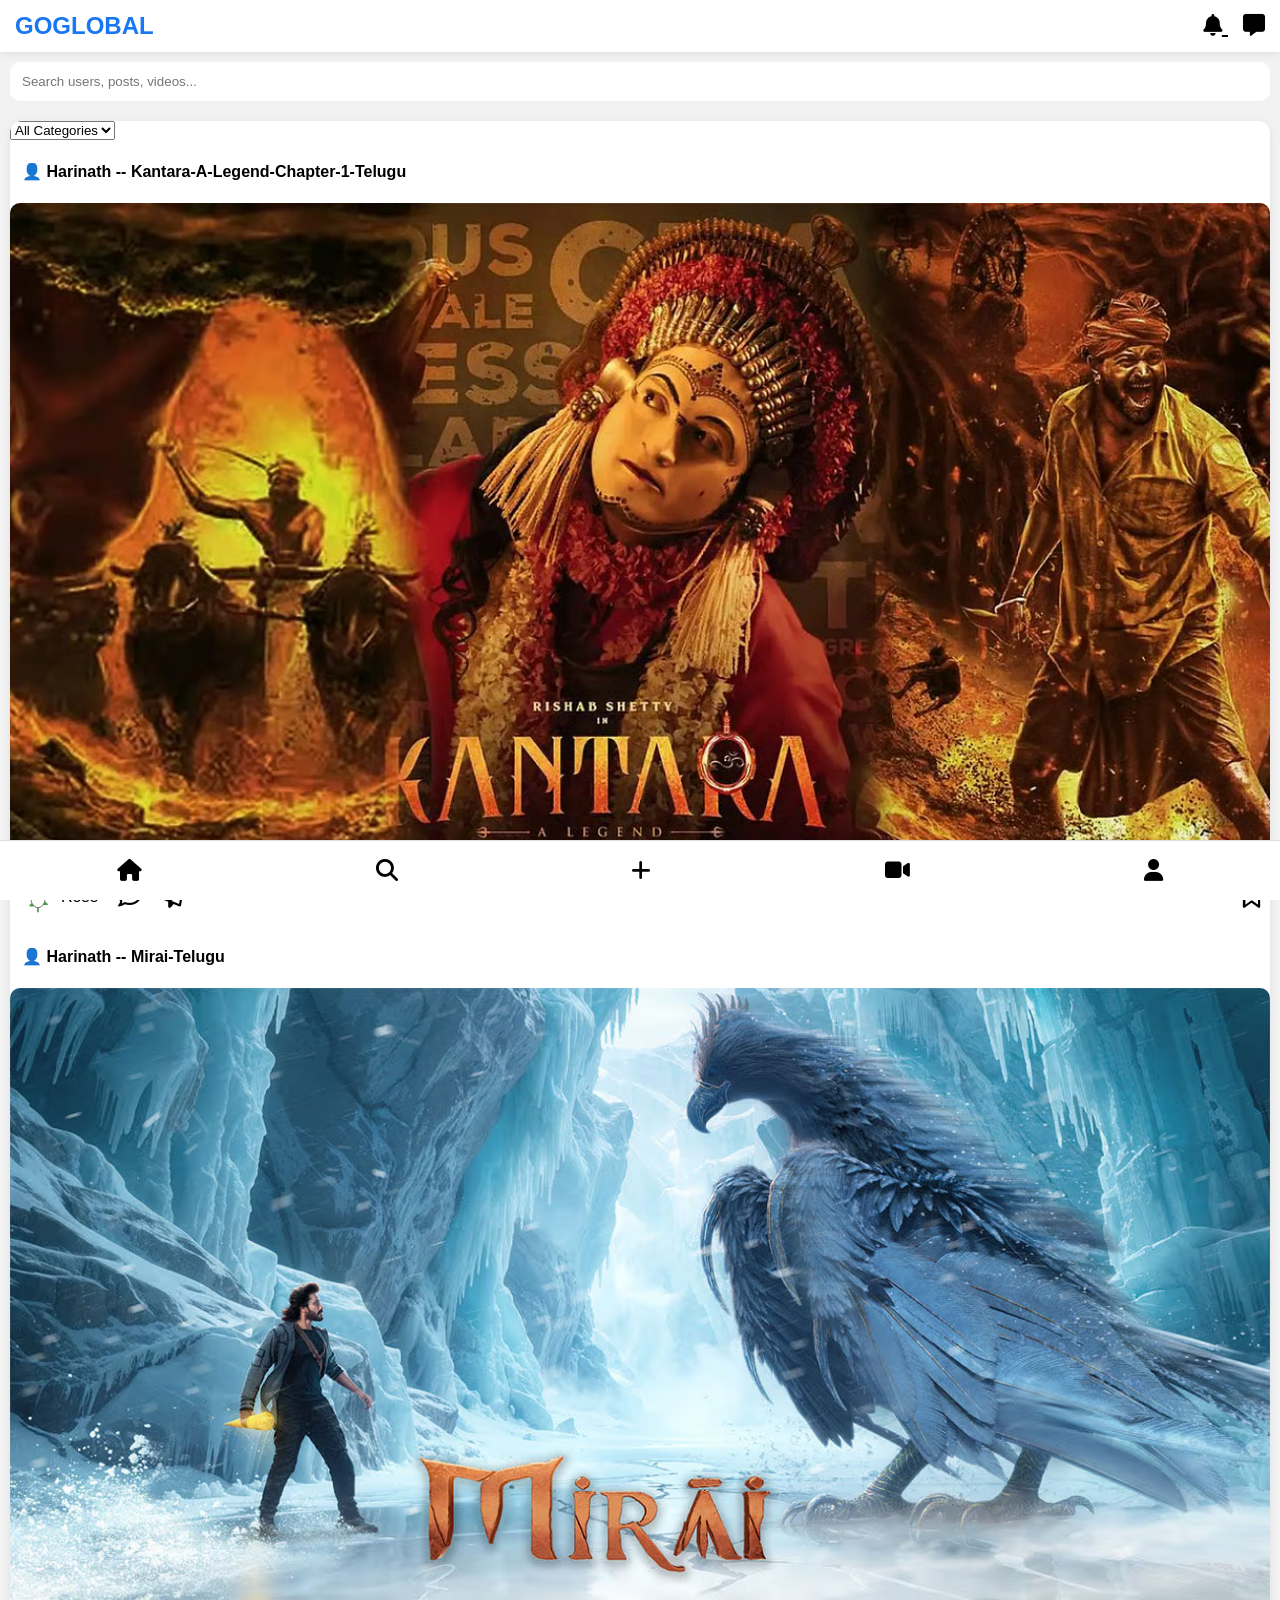
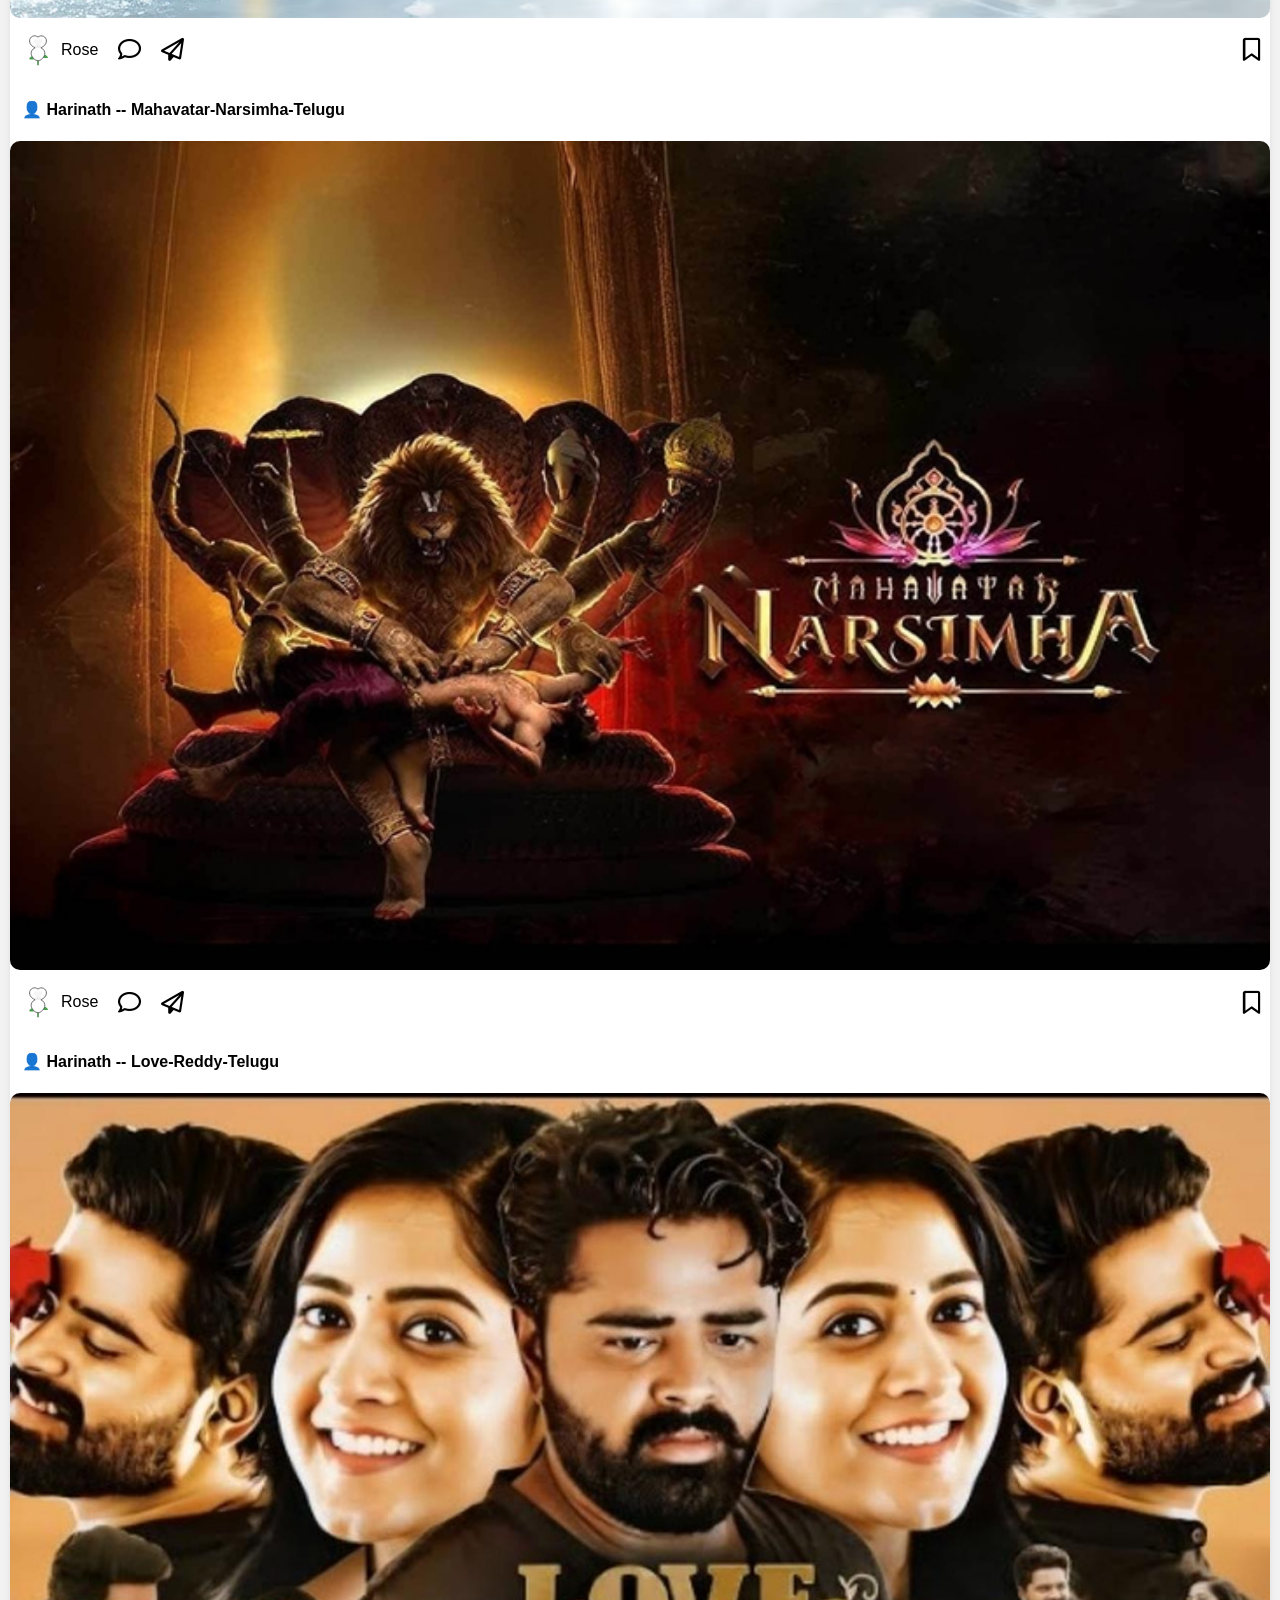
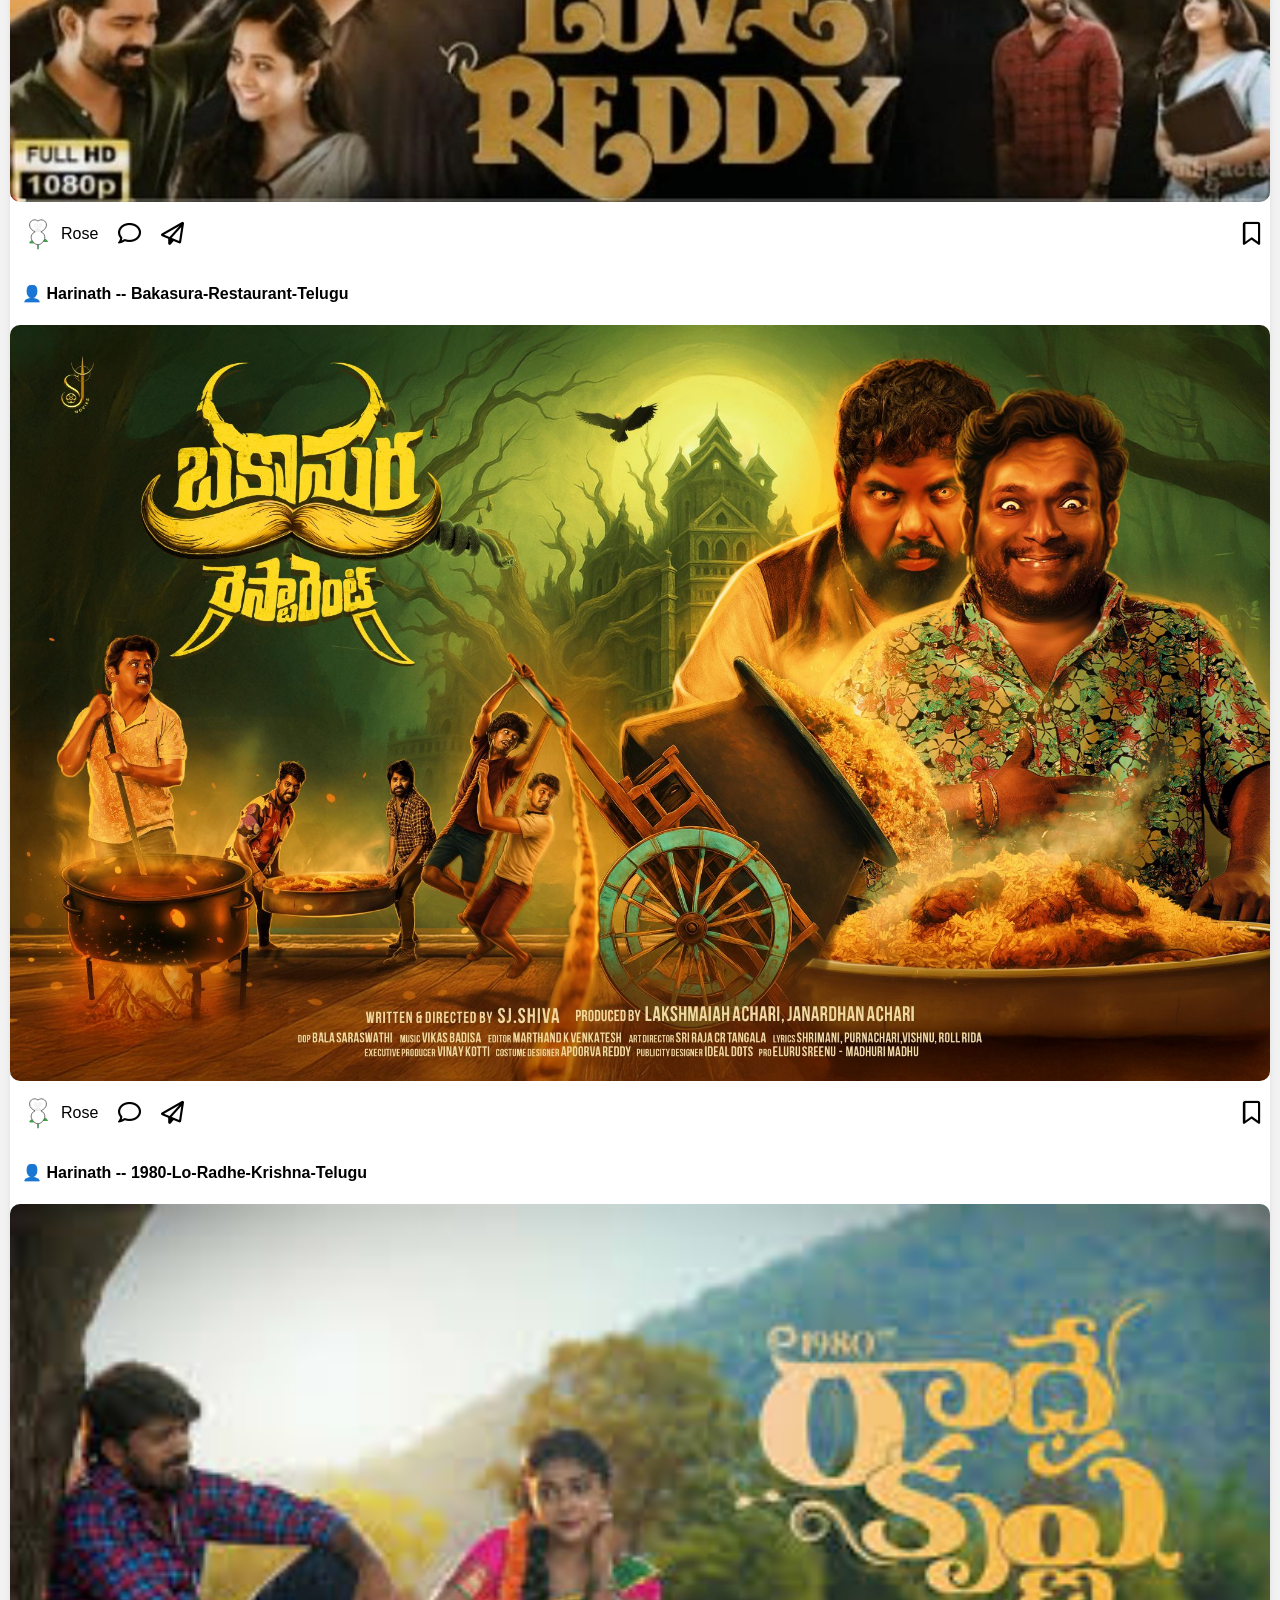
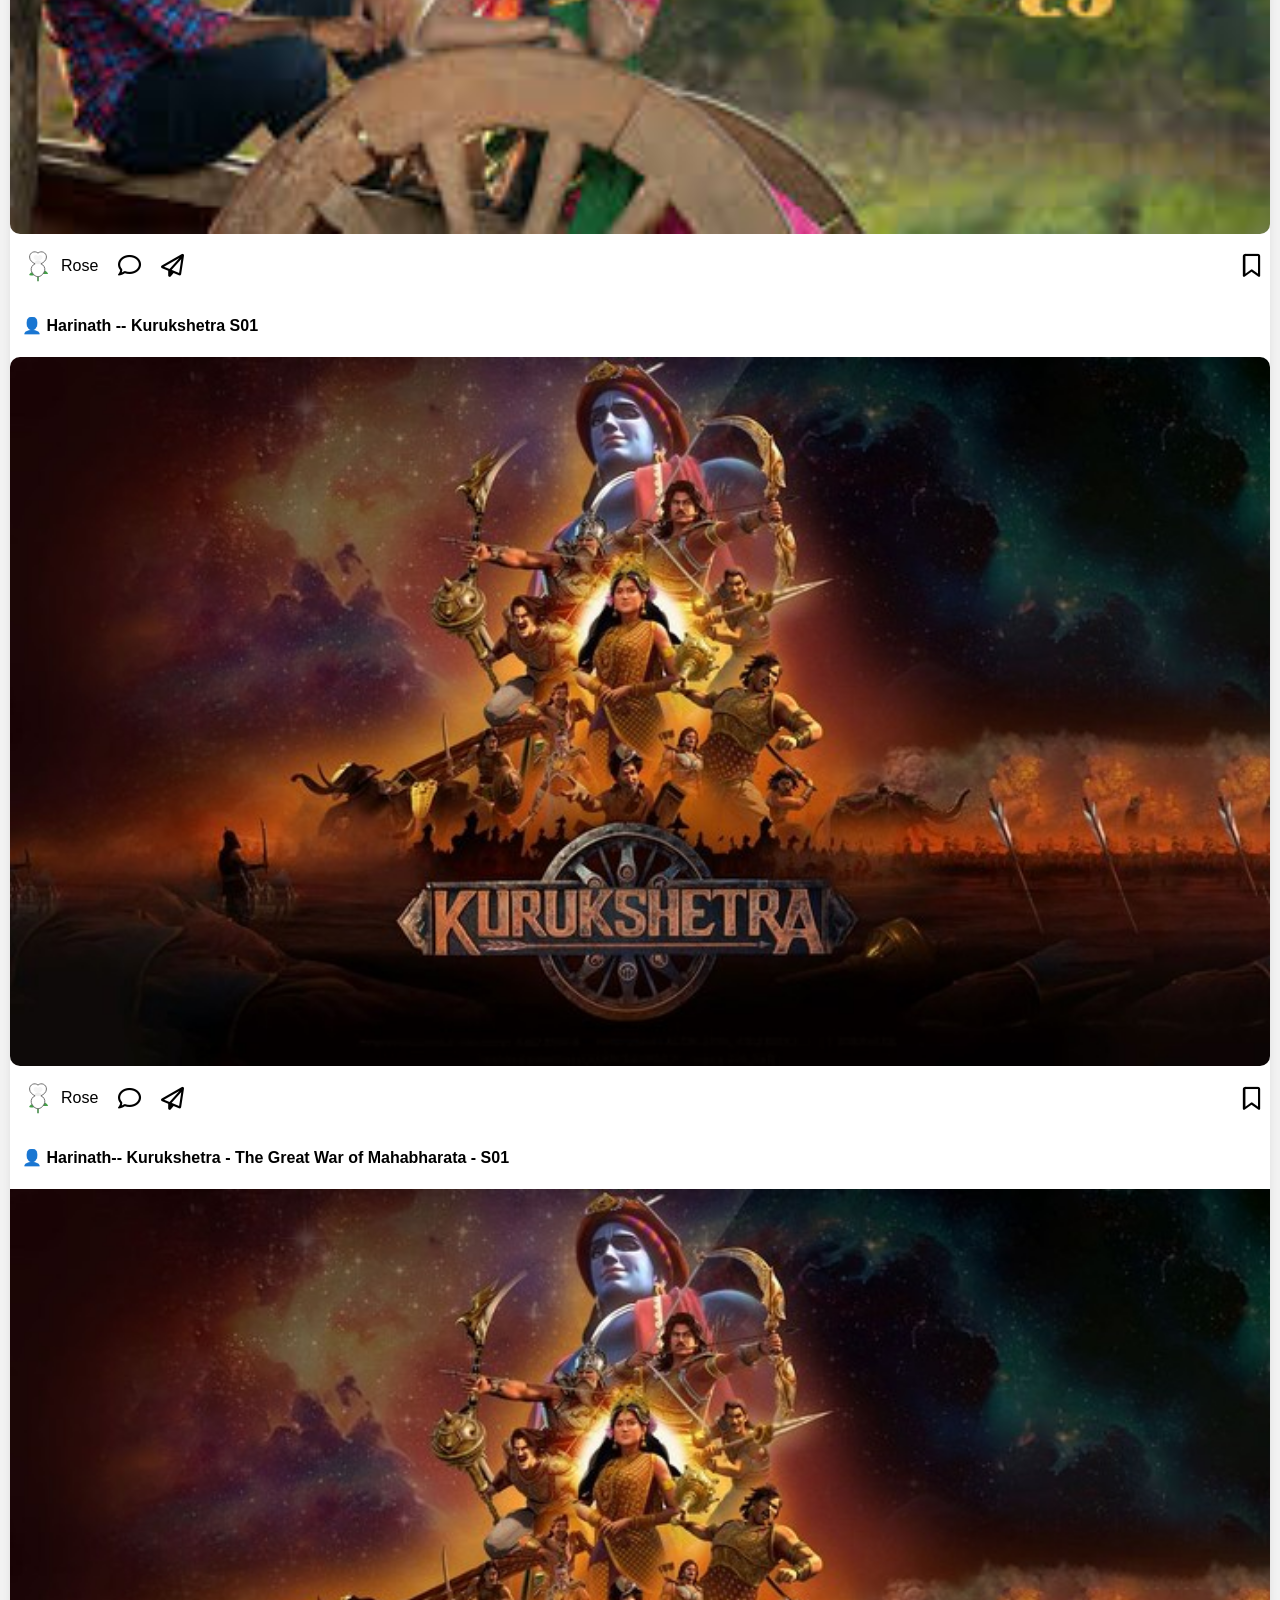
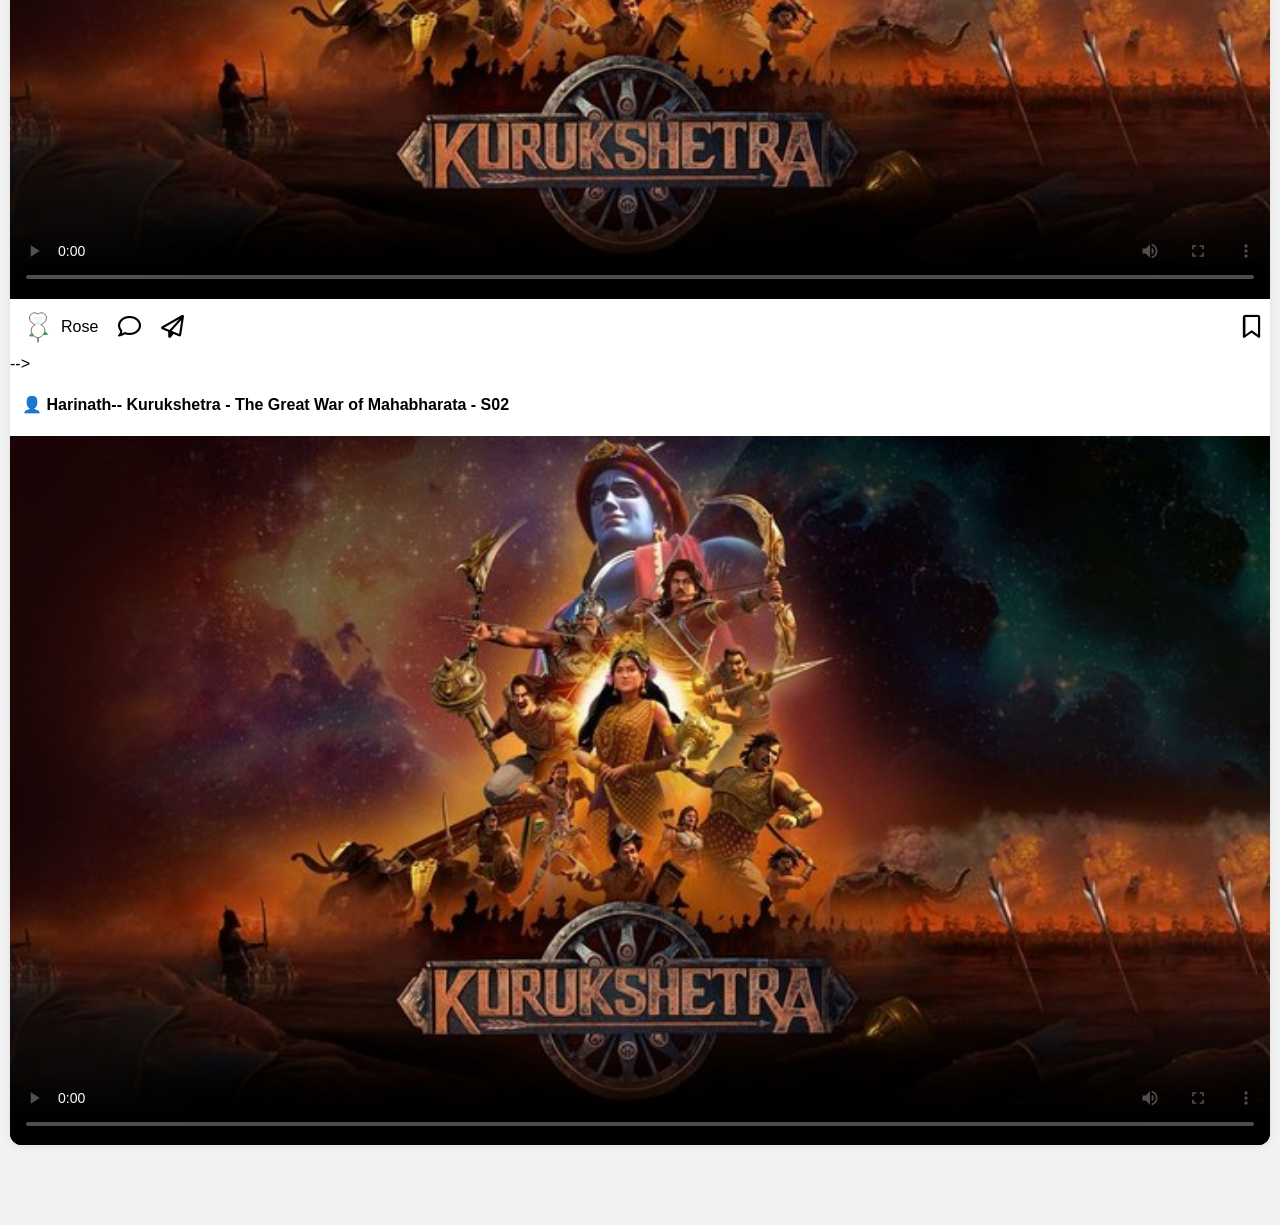
==== commit f83f31d8: "Update fmt.Println message from 'Hello' to 'Goodbye'" ====
--- a/home.html
+++ b/home.html
@@ -41,9 +41,19 @@
 <div class="post-header">
     👤 Harinath -- Kantara-A-Legend-Chapter-1-Telugu
 </div>
-
-<div class="image-box">
-    <img src="images/kantara-thumb.jpg" alt="Kantara">
+<div class="image-box">
+    <img src="images/kantara-thumb.jpg" alt="Kantara" onclick="openVideo()">
+</div>
+<div id="videoModal" class="video-modal">
+    <div class="video-container">
+        <span class="close" onclick="closeVideo()">&times;</span>
+
+        <iframe id="videoFrame"
+            src=""
+            allow="accelerometer; gyroscope; autoplay; encrypted-media; picture-in-picture; fullscreen"
+            allowfullscreen>
+        </iframe>
+    </div>
 </div>
 
 <div class="actions"><button class="rose-btn" onclick="toggleRose(this)"><svg class="roseIcon" viewBox="0 0 128 128" width="36" height="36"><path d="M64 72 L64 118" stroke="#2e7d32" stroke-width="5"/><path d="M64 90 C48 82 38 84 32 96 C46 100 56 98 64 90Z" fill="#43a047"/><path d="M64 84 C80 76 94 78 100 92 C84 94 74 92 64 84Z" fill="#43a047"/><g class="roseFlower"><path d="M64 18 C52 8 34 16 34 32 C34 44 44 52 54 56 C44 60 38 70 40 80 C44 94 56 102 64 102 C72 102 84 94 88 80 C90 70 84 60 74 56 C84 52 94 44 94 32 C94 16 76 8 64 18Z" fill="#ffffff" stroke="#555" stroke-width="3"/><path d="M64 28 C58 22 50 24 48 32 C48 40 56 44 64 46 C72 44 80 40 80 32 C78 24 70 22 64 28Z" fill="#f5f5f5"/><path d="M52 50 C58 44 70 44 76 50 C72 60 56 60 52 50Z" fill="#ededed"/></g></svg><span class="roseCount">Rose</span></button><button class="action-btn" onclick="toggleComments(this)"><i class="fa-regular fa-comment"></i></button><button class="action-btn" onclick="sharePost()"><i class="fa-regular fa-paper-plane"></i></button><button class="action-btn save-btn" onclick="toggleSave(this)"><i class="fa-regular fa-bookmark"></i></button></div><div class="comments-section" style="display:none;"><div class="comment-box"><input type="text" class="comment-input" placeholder="Add a comment..."><button onclick="postComment(this)">Post</button></div><div class="comments-list"></div></div>
@@ -200,4 +210,4 @@
 <script src="js/app.js"></script>
 
 </body>
-</html>+</html>
--- a/css/style.css
+++ b/css/style.css
@@ -268,7 +268,7 @@
         font-size:15px;
     }
 }
-.image-box{
+/* .image-box{
     width:100%;
     margin:10px 0;
 }
@@ -279,10 +279,225 @@
     object-fit:cover;
     border-radius:12px;
     display:block;
-}
-
+} */
+ .image-box img{
+    width:100%;
+    cursor:pointer;
+    border-radius:10px;
+}
+
+.video-modal{
+    display:none;
+    position:fixed;
+    top:0;
+    left:0;
+    width:100%;
+    height:100%;
+    background:rgba(0,0,0,0.9);
+    z-index:9999;
+}
 .post-header{
     font-size:16px;
     font-weight:600;
     margin:10px 0;
-}+}
+
+body{
+  margin:0;
+  font-family:Arial;
+  background:#f2f2f2;
+  display:flex;
+  flex-direction:column;
+  min-height:100vh;
+}
+
+#mainContent{
+  flex:1;
+}
+
+.header{
+  background:#0a3d62;
+  color:white;
+  padding:12px;
+  text-align:center;
+  font-weight:bold;
+}
+
+.tabs{
+  display:flex;
+  background:yellow;
+}
+
+.tab{
+  flex:1;
+  padding:10px;
+  text-align:center;
+  cursor:pointer;
+  font-weight:bold;
+}
+
+.tab.active{
+  background:#0a3d62;
+  color:white;
+}
+
+.section{
+  display:none;
+  padding:12px;
+}
+
+.section.active{
+  display:block;
+}
+
+.title{
+  text-align:center;
+  color:#0a3d62;
+}
+
+/* Apps Grid - 5 per row */
+.apps{
+  display:grid;
+  grid-template-columns:repeat(1,1fr); /* 🔥 5 apps per row */
+  gap:15px;
+}
+
+/* Bigger app cards */
+.app{
+  background:white;
+  padding:15px;
+  text-align:center;
+  cursor:pointer;
+  border-radius:10px;
+  box-shadow:0 3px 8px rgba(0,0,0,0.2);
+  font-size:14px;
+}
+
+/* Bigger icons */
+.app img{
+  width:100px; /* 🔥 size increase */
+  margin-bottom:5px;
+}
+
+/* Photos */
+.photos{
+  display:grid;
+  grid-template-columns:repeat(3,1fr);
+  gap:10px;
+}
+
+.photos img{
+  width:100%;
+  border-radius:8px;
+}
+
+/* News */
+.news a{
+  display:block;
+  padding: 100px;
+  margin:8px 0;
+  background:#fff;
+  border-radius:8px;
+  text-decoration:none;
+  color:#0a3d62;
+  font-weight:bold;
+  box-shadow:0 2px 5px rgba(0,0,0,0.1);
+}
+
+.news a:hover{
+  background:#0a3d62;
+  color:#fff;
+}
+/* Search */
+.search input{
+  width:100%;
+  padding:12px;
+}
+
+#suggestions{
+  background:white;
+  display:none;
+}
+
+/* Footer */
+.dev{
+  background:linear-gradient(135deg,#0a3d62,#1e90ff);
+  color:white;
+  text-align:center;
+  padding:15px;
+}
+
+/* Mobile view
+@media(max-width:600px){
+  .apps{
+    grid-template-columns:repeat(3,1fr);
+  }
+} */
+ /* Mobile View */
+@media (max-width: 600px){
+
+  .header{
+    font-size: 20px;
+    padding: 15px;
+  }
+
+  .tab{
+    padding: 14px;
+    font-size: 16px;
+  }
+
+  /* Apps - One Column */
+  .apps{
+    grid-template-columns: 1fr;
+    gap: 15px;
+  }
+
+  .app{
+    padding: 20px;
+    font-size: 18px;
+  }
+
+  .app img{
+    width: 60px;
+  }
+
+  /* Photos */
+  .photos{
+    grid-template-columns: 1fr;
+    gap: 12px;
+  }
+
+  .photos img{
+    border-radius: 10px;
+  }
+
+  /* News */
+  .news{
+    padding: 15px;
+    max-height: none;
+  }
+
+  .news a{
+    padding: 16px;
+    margin: 10px 0;
+    font-size: 18px;
+    border-radius: 10px;
+  }
+
+  /* Search */
+  .search input{
+    padding: 15px;
+    font-size: 17px;
+  }
+
+  #suggestions div{
+    padding: 14px;
+    font-size: 16px;
+  }
+
+  .dev{
+    font-size: 15px;
+    padding: 18px;
+  }
+
+}
